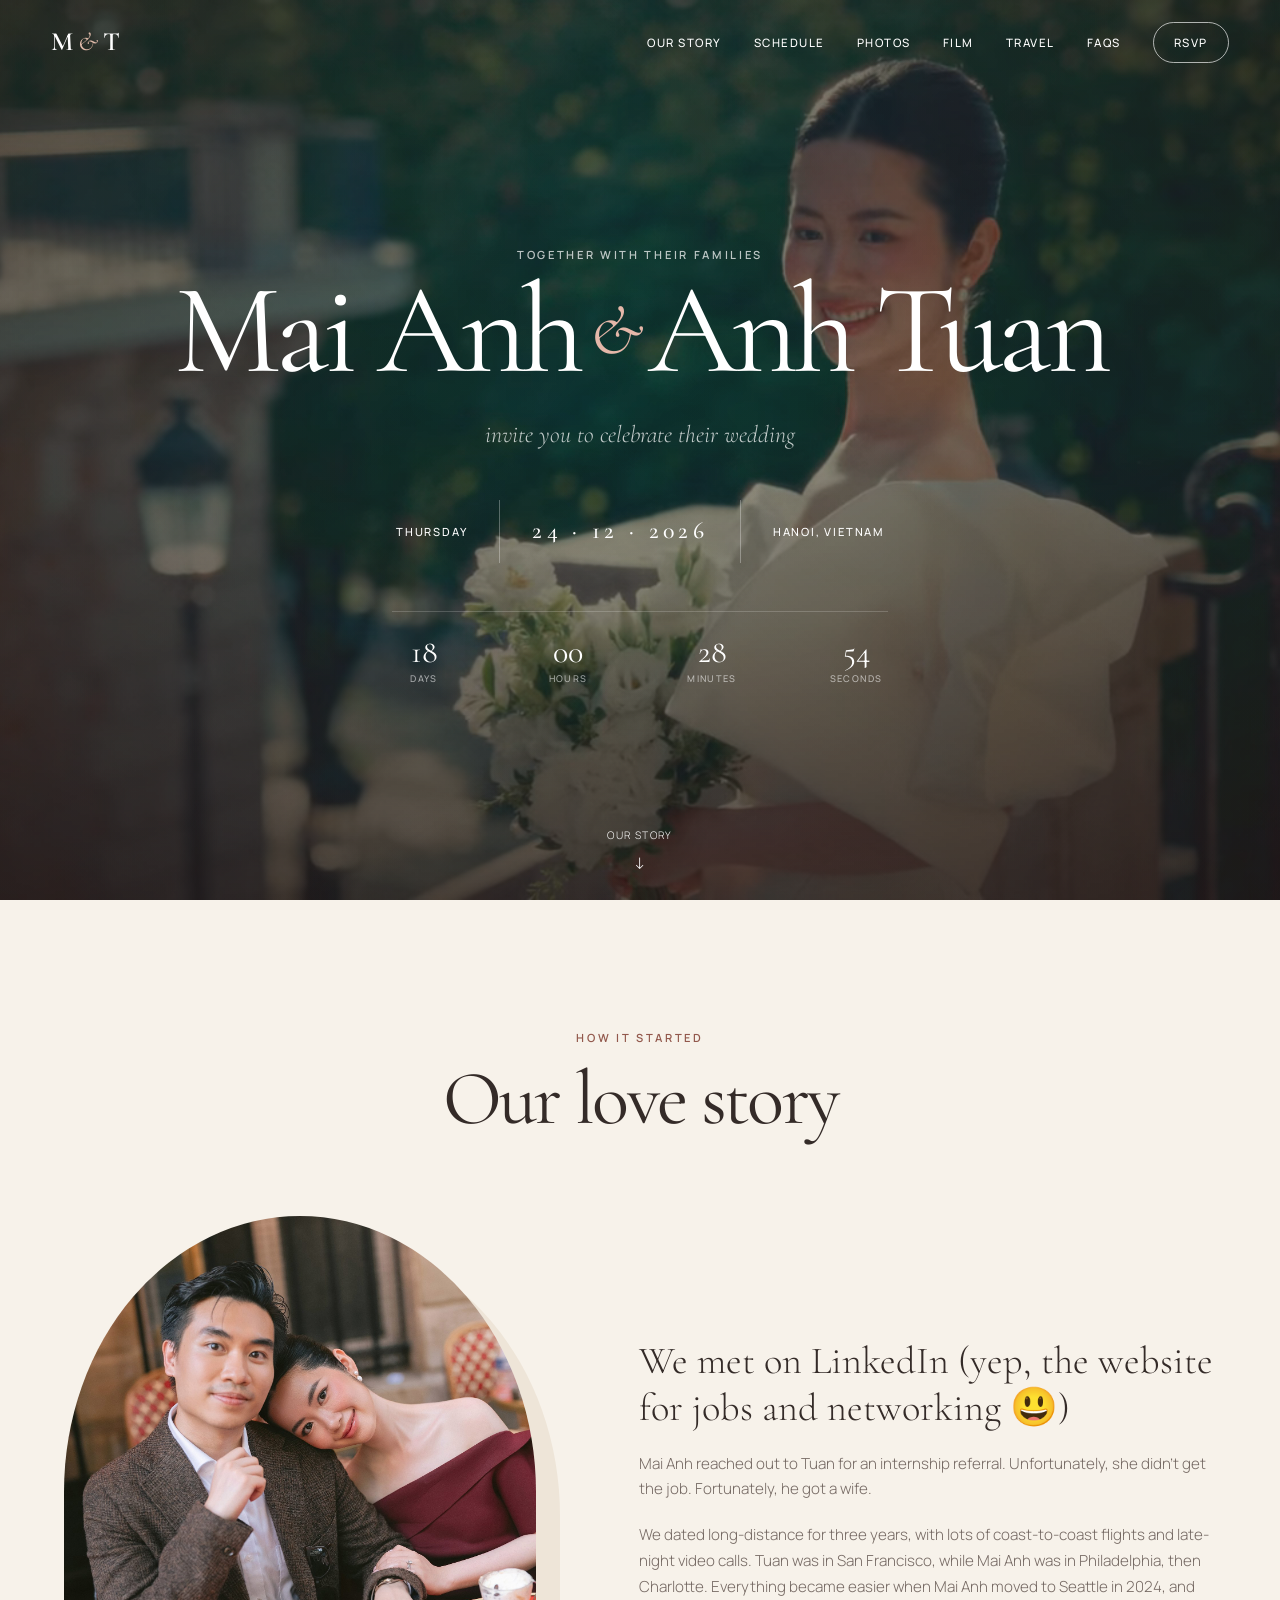
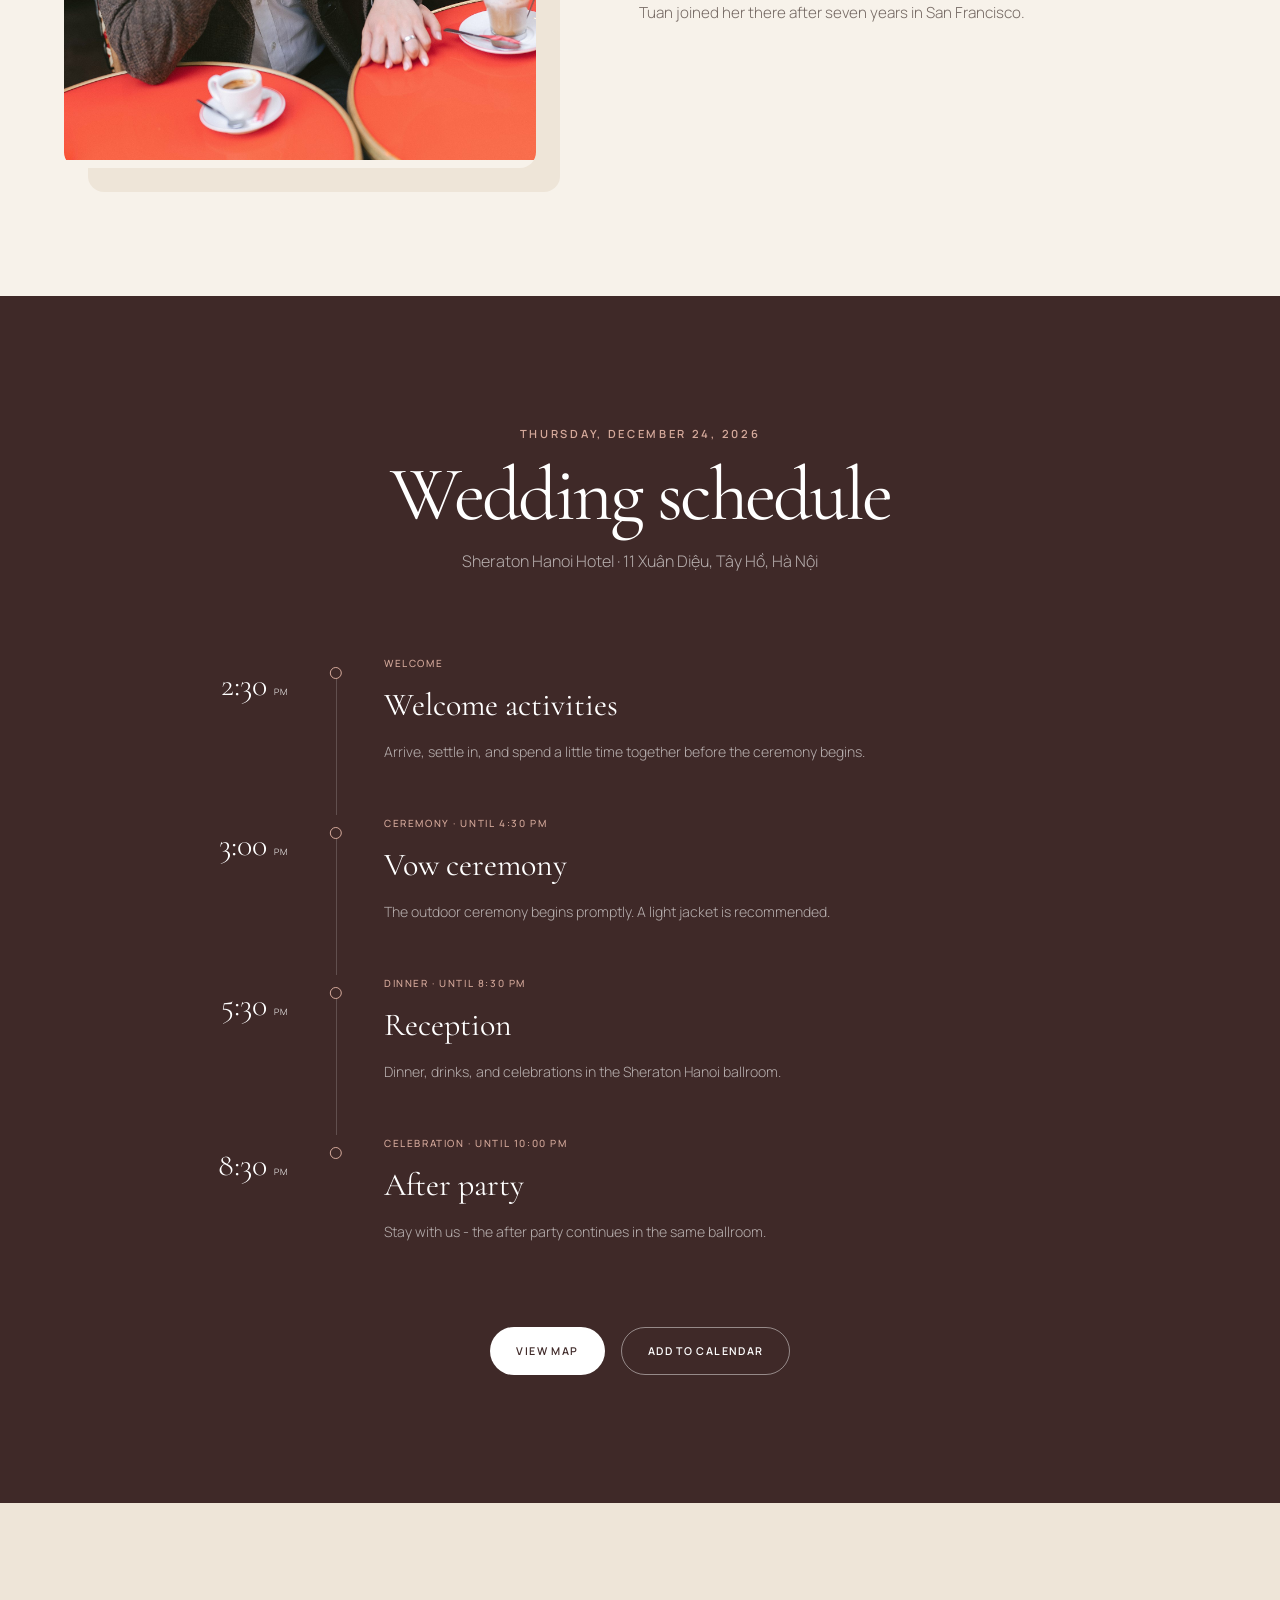
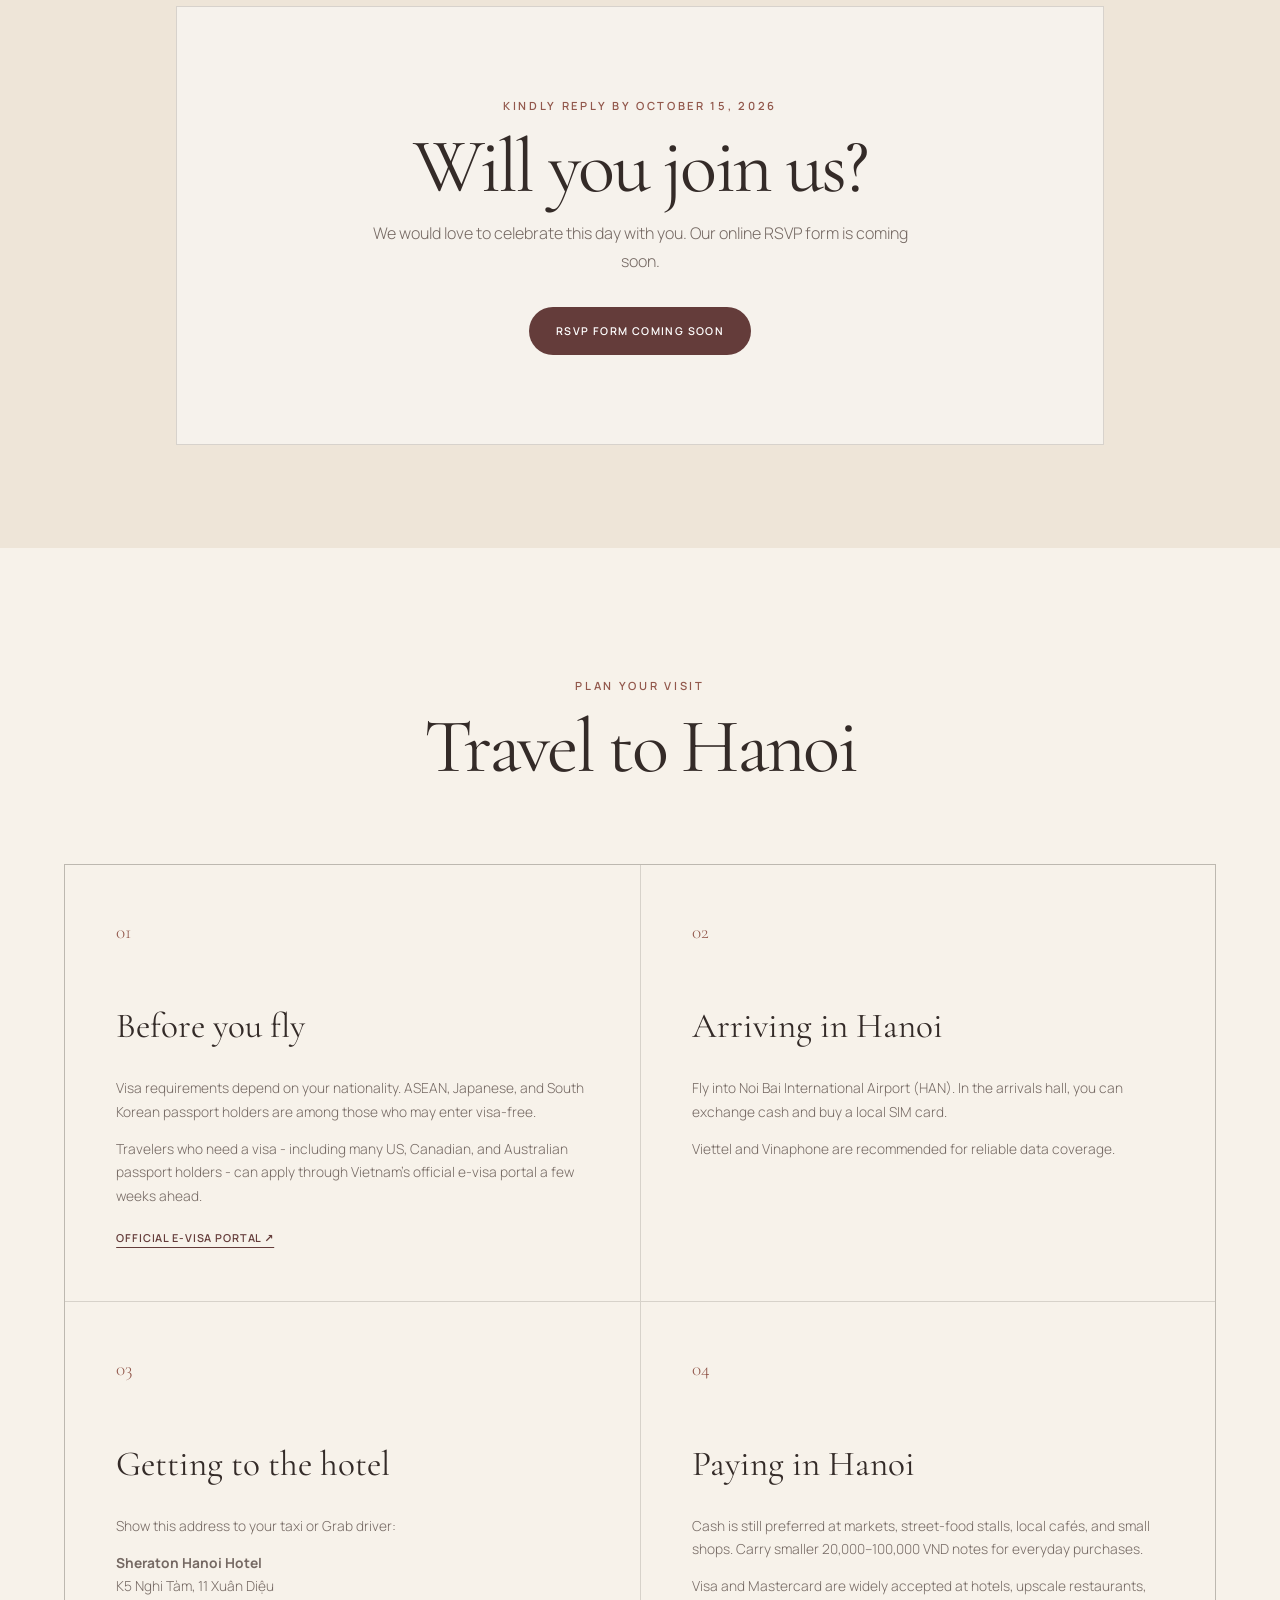
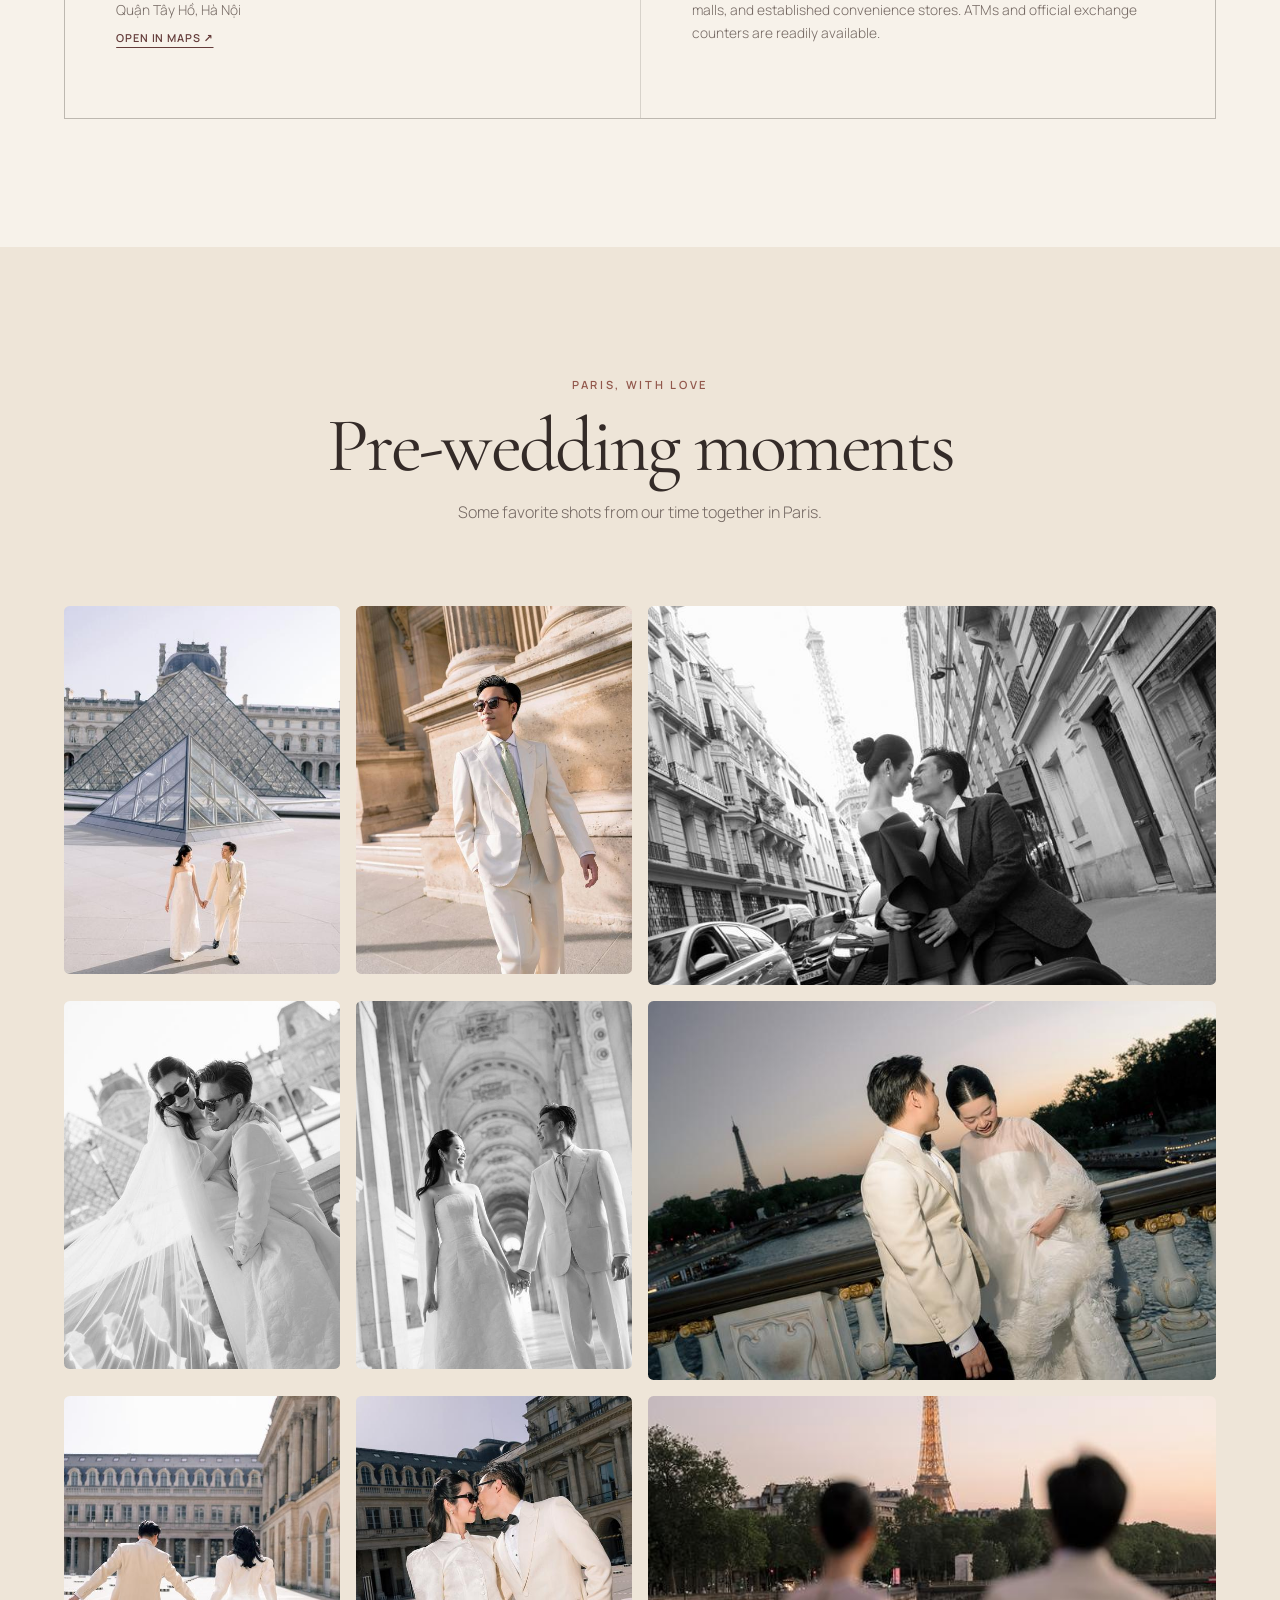
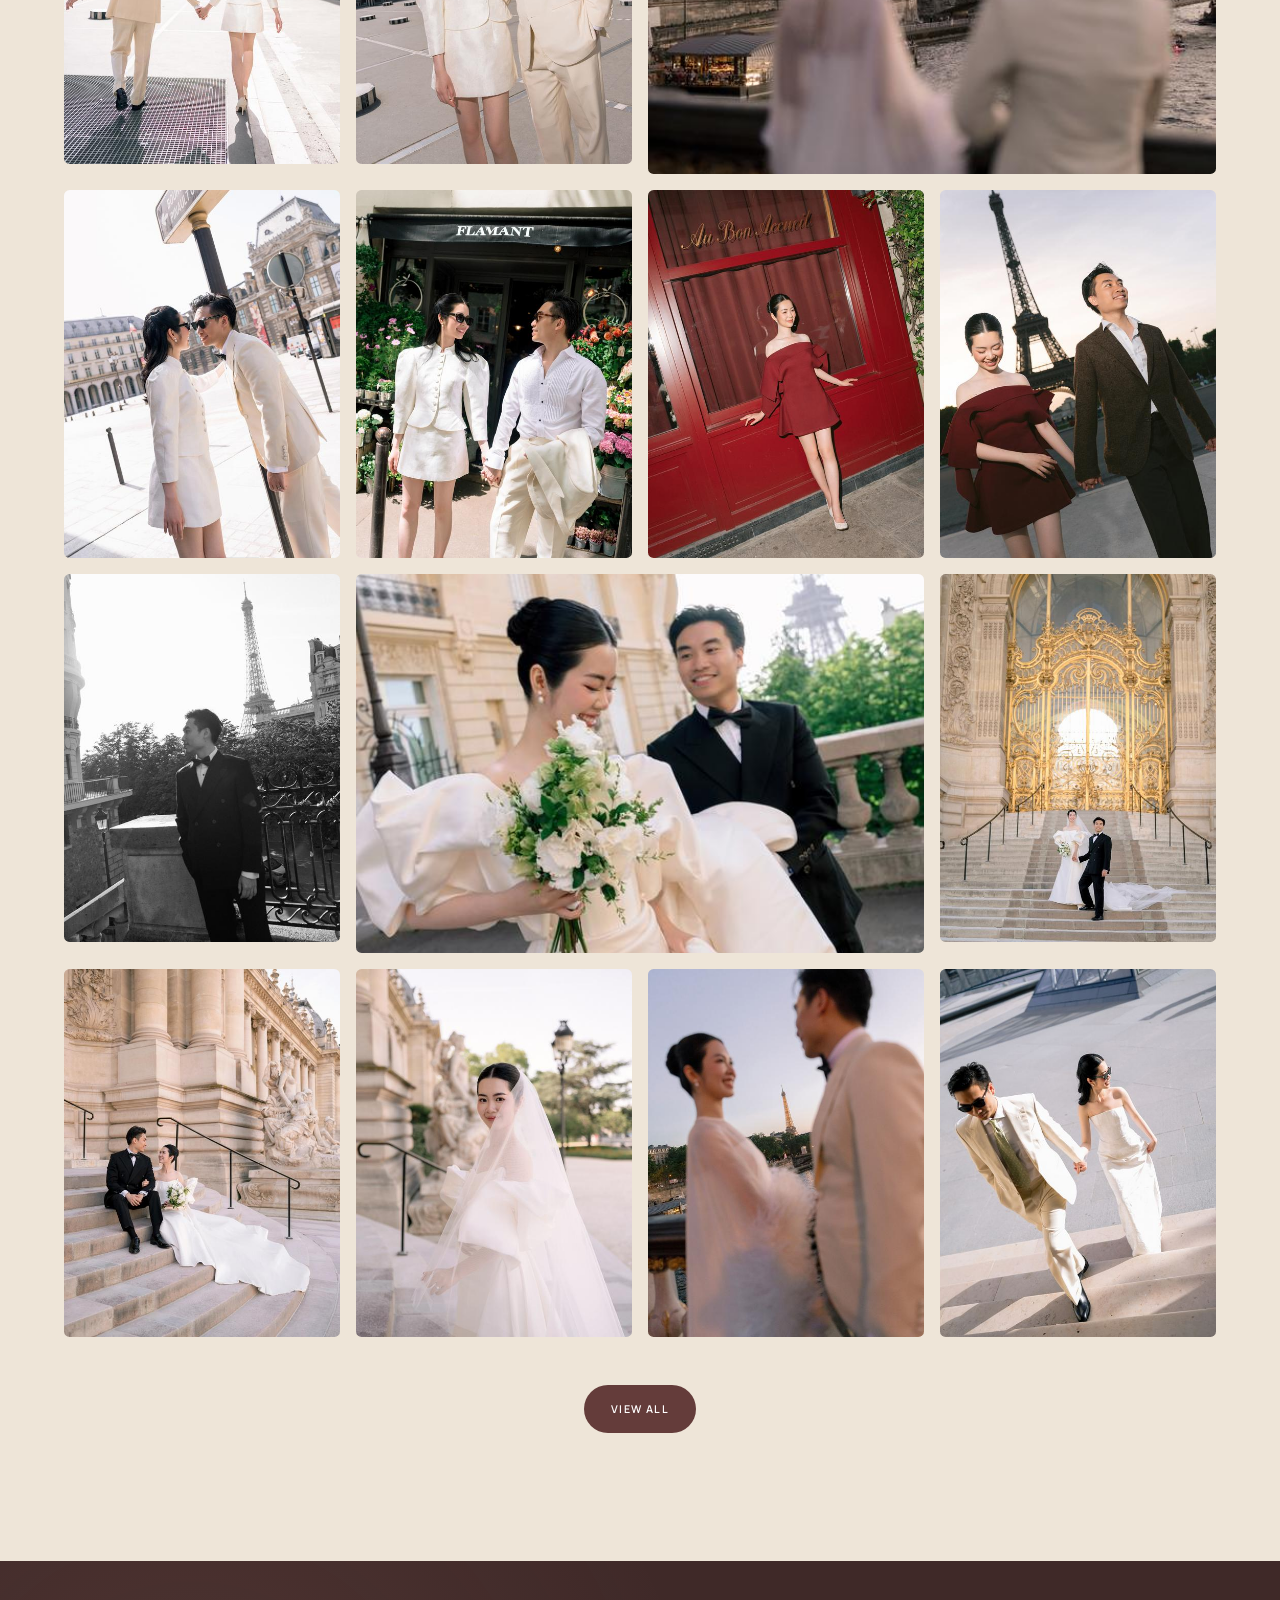
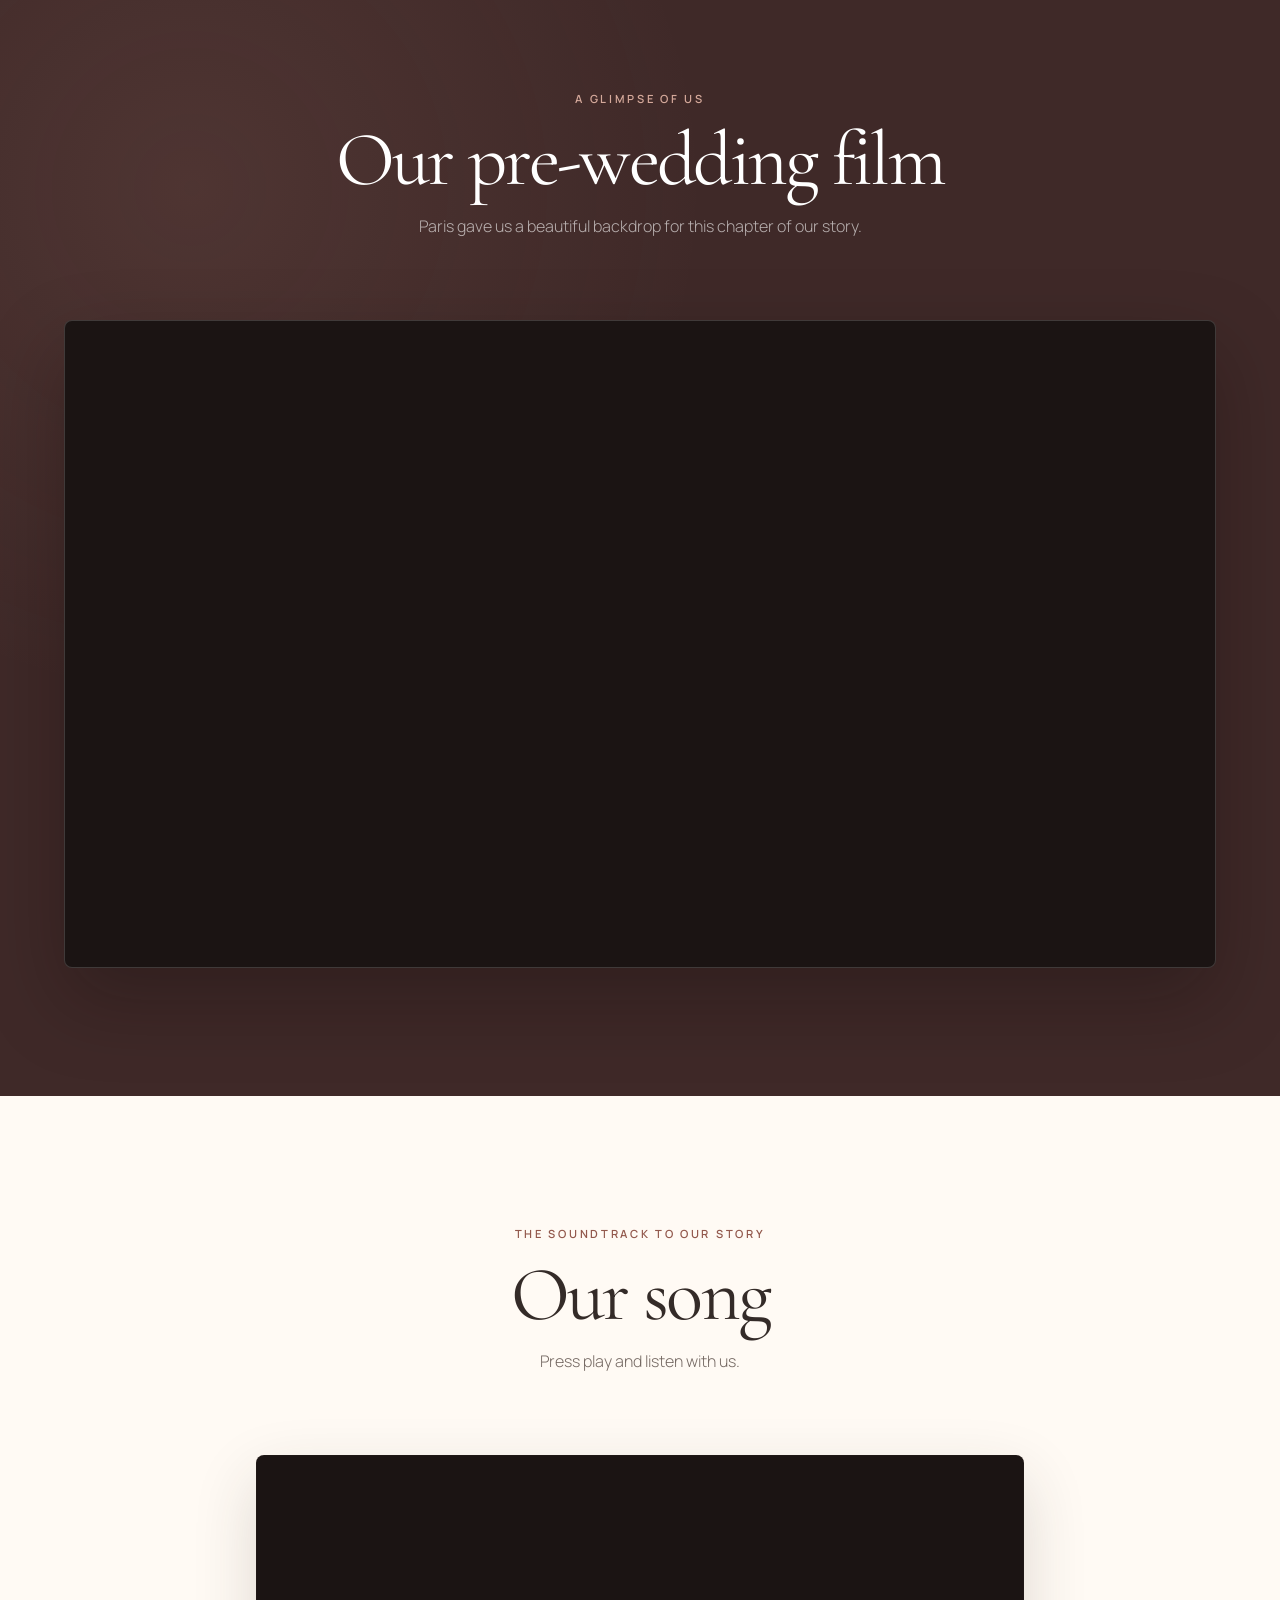
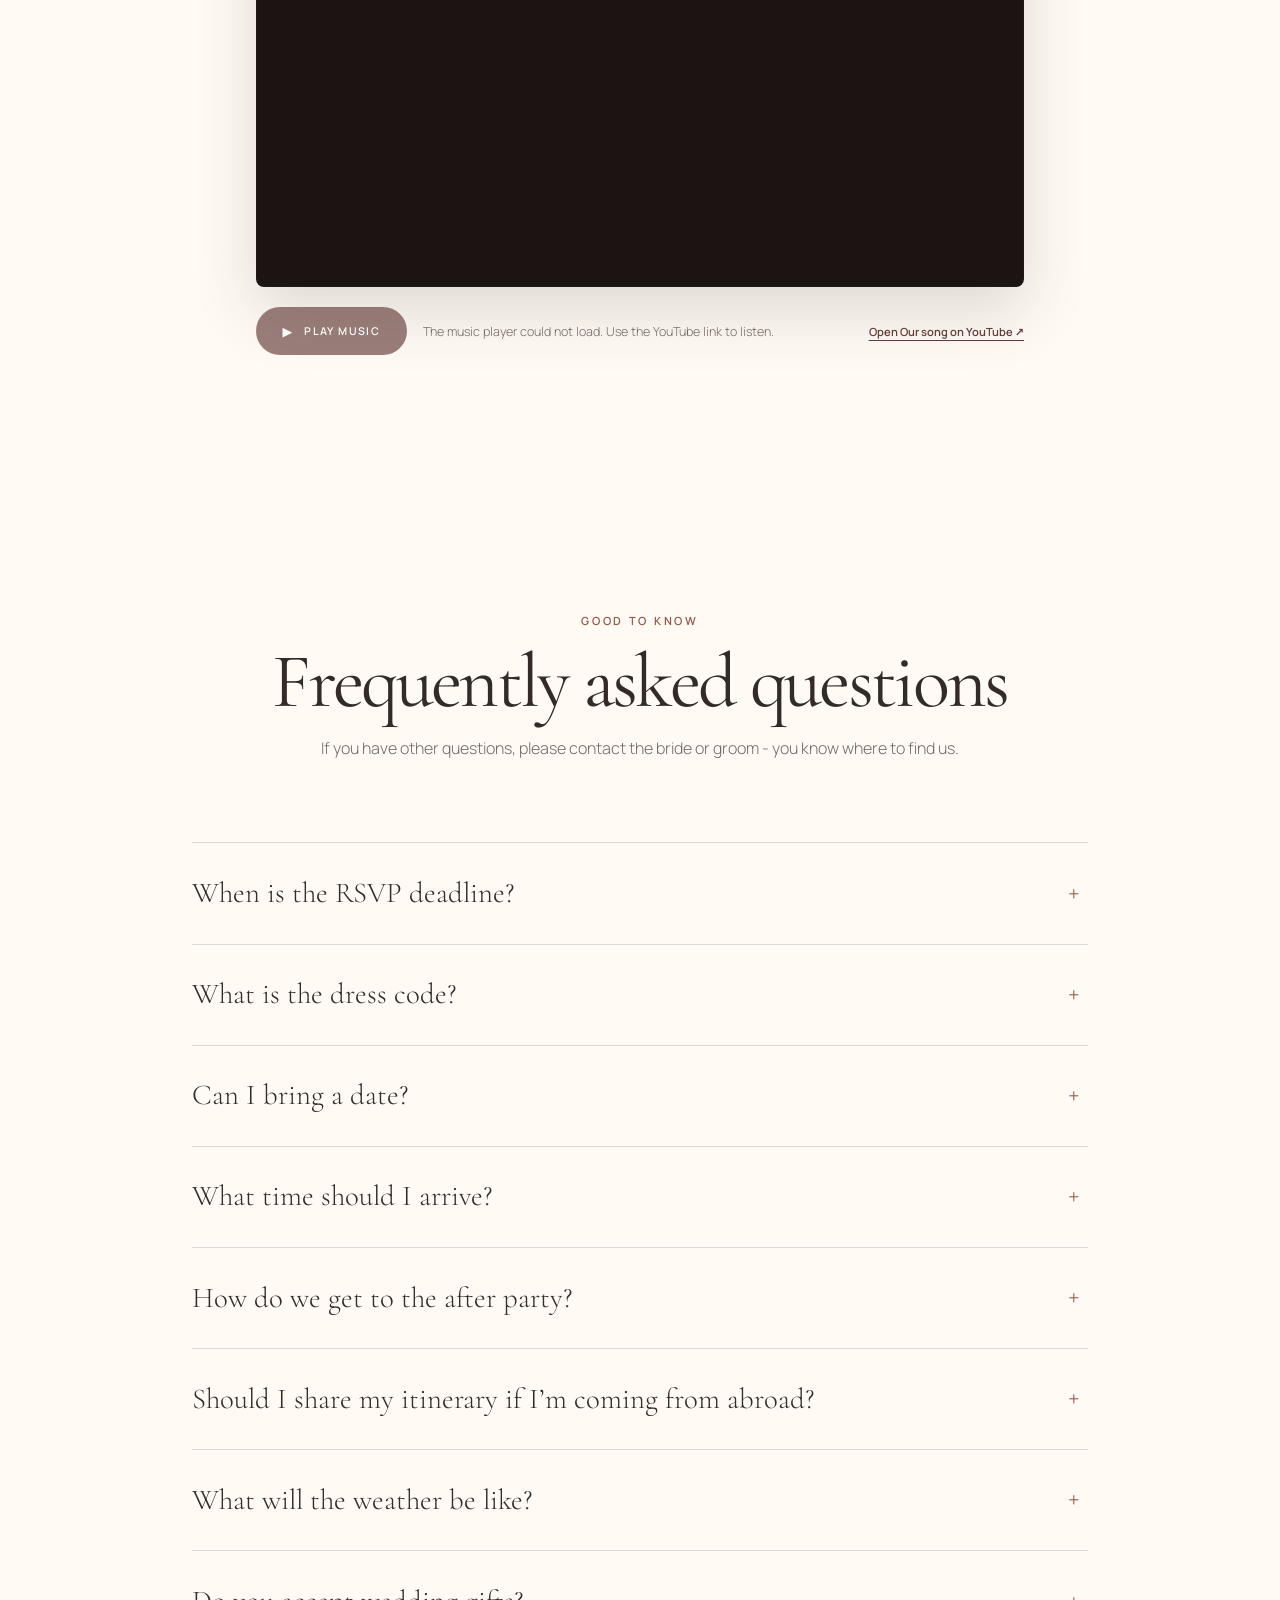
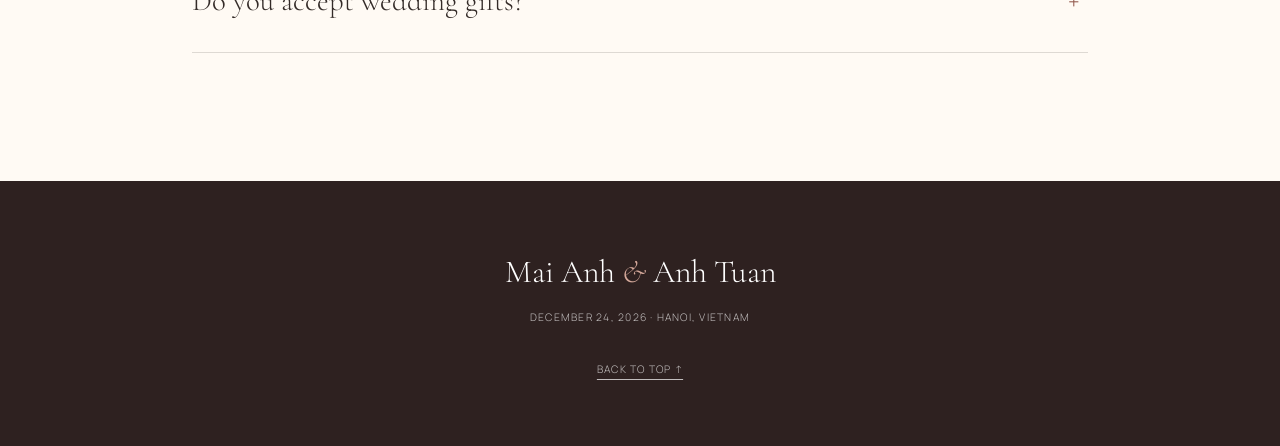
==== index.html @ 866ff4ad "Revert "Add uncropped mobile hero media" Restore the original shared full-bleed hero treatment on de" ====
<!doctype html>
<html lang="en">
<head>
  <meta charset="utf-8">
  <meta name="viewport" content="width=device-width, initial-scale=1">
  <meta name="theme-color" content="#4b2f2b">
  <title>Mai Anh &amp; Anh Tuan - December 24, 2026</title>
  <meta name="description" content="Join Mai Anh and Anh Tuan for their wedding in Hanoi on December 24, 2026.">
  <meta property="og:type" content="website">
  <meta property="og:title" content="Mai Anh & Anh Tuan's Wedding">
  <meta property="og:description" content="December 24, 2026 · Hanoi, Vietnam">
  <meta property="og:image" content="assets/photos/prewedding/full/PreWeddingA%26T-139.jpg">
  <link rel="preconnect" href="https://fonts.googleapis.com">
  <link rel="preconnect" href="https://fonts.gstatic.com" crossorigin>
  <link href="https://fonts.googleapis.com/css2?family=Cormorant+Garamond:ital,wght@0,400;0,500;0,600;1,400&family=Manrope:wght@300;400;500;600&display=swap" rel="stylesheet">
  <link rel="stylesheet" href="styles.css">
  <script src="script.js" defer></script>
</head>
<body>
  <a class="skip-link" href="#main-content">Skip to main content</a>
  <header class="site-header" id="top">
    <a class="wordmark" href="#top" aria-label="Mai Anh and Anh Tuan, home">M<span aria-hidden="true">&amp;</span>T</a>
    <button class="menu-toggle" type="button" aria-expanded="false" aria-controls="site-nav">
      <span class="sr-only">Menu</span>
      <span></span><span></span>
    </button>
    <nav class="site-nav" id="site-nav" aria-label="Main navigation">
      <a href="#story">Our story</a>
      <a href="#schedule">Schedule</a>
      <a href="#gallery">Photos</a>
      <a href="#film">Film</a>
      <a href="#travel">Travel</a>
      <a href="#faq">FAQs</a>
      <a class="nav-rsvp" href="#rsvp">RSVP</a>
    </nav>
  </header>

  <main id="main-content">
    <section class="hero" aria-labelledby="hero-title">
      <picture class="hero-photo" aria-hidden="true">
        <img src="assets/video/hero-poster.jpg" alt="" fetchpriority="high">
      </picture>
      <video class="hero-video" autoplay muted loop playsinline preload="metadata" poster="assets/video/hero-poster.jpg" aria-hidden="true">
        <source src="assets/video/hero-loop.webm" type="video/webm">
        <source src="assets/video/hero-loop.mp4" type="video/mp4">
      </video>
      <div class="hero-shade" aria-hidden="true"></div>
      <div class="hero-content">
        <p class="eyebrow">Together with their families</p>
        <h1 id="hero-title"><span>Mai Anh</span><i>&amp;</i><span>Anh Tuan</span></h1>
        <p class="hero-invite">invite you to celebrate their wedding</p>
        <div class="hero-details">
          <p>Thursday</p>
          <p class="hero-date">24 · 12 · 2026</p>
          <p>Hanoi, Vietnam</p>
        </div>
        <div class="countdown" role="group" aria-label="Countdown to the wedding">
          <div><strong data-count="days">-</strong><span>Days</span></div>
          <div><strong data-count="hours">-</strong><span>Hours</span></div>
          <div><strong data-count="minutes">-</strong><span>Minutes</span></div>
          <div><strong data-count="seconds">-</strong><span>Seconds</span></div>
        </div>
      </div>
      <a class="scroll-cue" href="#story">Our story <span aria-hidden="true">↓</span></a>
    </section>

    <section class="story section" id="story">
      <div class="section-heading">
        <p class="eyebrow">How it started</p>
        <h2>Our love story</h2>
      </div>
      <div class="story-layout">
        <figure class="story-art">
          <img src="assets/photos/prewedding/full/PreWeddingA%26T-71.jpg" alt="Mai Anh and Anh Tuan sharing a quiet moment at a Paris café" loading="lazy" decoding="async">
        </figure>
        <div class="story-copy">
          <p class="lead">We met on LinkedIn (yep, the website for jobs and networking 😃)</p>
          <p>Mai Anh reached out to Tuan for an internship referral. Unfortunately, she didn’t get the job. Fortunately, he got a wife.</p>
          <p>We dated long-distance for three years, with lots of coast-to-coast flights and late-night video calls. Tuan was in San Francisco, while Mai Anh was in Philadelphia, then Charlotte. Everything became easier when Mai Anh moved to Seattle in 2024, and Tuan joined her there after seven years in San Francisco.</p>
        </div>
      </div>
    </section>

    <section class="schedule section dark-section" id="schedule">
      <div class="section-heading light">
        <p class="eyebrow">Thursday, December 24, 2026</p>
        <h2>Wedding schedule</h2>
        <p>Sheraton Hanoi Hotel · 11 Xuân Diệu, Tây Hồ, Hà Nội</p>
      </div>
      <div class="timeline">
        <article class="timeline-item">
          <div class="timeline-time">2:30 <small>PM</small></div>
          <div class="timeline-marker" aria-hidden="true"></div>
          <div>
            <p class="timeline-kicker">Welcome</p>
            <h3>Welcome activities</h3>
            <p>Arrive, settle in, and spend a little time together before the ceremony begins.</p>
          </div>
        </article>
        <article class="timeline-item">
          <div class="timeline-time">3:00 <small>PM</small></div>
          <div class="timeline-marker" aria-hidden="true"></div>
          <div>
            <p class="timeline-kicker">Ceremony · until 4:30 PM</p>
            <h3>Vow ceremony</h3>
            <p>The outdoor ceremony begins promptly. A light jacket is recommended.</p>
          </div>
        </article>
        <article class="timeline-item">
          <div class="timeline-time">5:30 <small>PM</small></div>
          <div class="timeline-marker" aria-hidden="true"></div>
          <div>
            <p class="timeline-kicker">Dinner · until 8:30 PM</p>
            <h3>Reception</h3>
            <p>Dinner, drinks, and celebrations in the Sheraton Hanoi ballroom.</p>
          </div>
        </article>
        <article class="timeline-item">
          <div class="timeline-time">8:30 <small>PM</small></div>
          <div class="timeline-marker" aria-hidden="true"></div>
          <div>
            <p class="timeline-kicker">Celebration · until 10:00 PM</p>
            <h3>After party</h3>
            <p>Stay with us - the after party continues in the same ballroom.</p>
          </div>
        </article>
      </div>
      <div class="schedule-actions">
        <a class="button button-light" href="https://maps.google.com/?q=Sheraton+Hanoi+Hotel+11+Xuan+Dieu+Hanoi" target="_blank" rel="noreferrer">View map</a>
        <button class="button button-outline" id="calendar-button" type="button">Add to calendar</button>
      </div>
    </section>

    <section class="rsvp section" id="rsvp">
      <div class="rsvp-card">
        <p class="eyebrow">Kindly reply by October 15, 2026</p>
        <h2>Will you join us?</h2>
        <p>We would love to celebrate this day with you. Our online RSVP form is coming soon.</p>
        <a class="button button-primary" href="#rsvp">RSVP form coming soon</a>
      </div>
    </section>

    <section class="travel section" id="travel">
      <div class="section-heading">
        <p class="eyebrow">Plan your visit</p>
        <h2>Travel to Hanoi</h2>
      </div>
      <div class="travel-grid">
        <article class="info-card">
          <span class="card-number">01</span>
          <h3>Before you fly</h3>
          <p>Visa requirements depend on your nationality. ASEAN, Japanese, and South Korean passport holders are among those who may enter visa-free.</p>
          <p>Travelers who need a visa - including many US, Canadian, and Australian passport holders - can apply through Vietnam’s official e-visa portal a few weeks ahead.</p>
          <a href="https://evisa.gov.vn/" target="_blank" rel="noreferrer">Official e-visa portal ↗</a>
        </article>
        <article class="info-card">
          <span class="card-number">02</span>
          <h3>Arriving in Hanoi</h3>
          <p>Fly into Noi Bai International Airport (HAN). In the arrivals hall, you can exchange cash and buy a local SIM card.</p>
          <p>Viettel and Vinaphone are recommended for reliable data coverage.</p>
        </article>
        <article class="info-card">
          <span class="card-number">03</span>
          <h3>Getting to the hotel</h3>
          <p>Show this address to your taxi or Grab driver:</p>
          <address lang="vi"><strong>Sheraton Hanoi Hotel</strong><br>K5 Nghi Tàm, 11 Xuân Diệu<br>Quận Tây Hồ, Hà Nội</address>
          <a href="https://maps.google.com/?q=Sheraton+Hanoi+Hotel+11+Xuan+Dieu+Hanoi" target="_blank" rel="noreferrer">Open in Maps ↗</a>
        </article>
        <article class="info-card">
          <span class="card-number">04</span>
          <h3>Paying in Hanoi</h3>
          <p>Cash is still preferred at markets, street-food stalls, local cafés, and small shops. Carry smaller 20,000–100,000 VND notes for everyday purchases.</p>
          <p>Visa and Mastercard are widely accepted at hotels, upscale restaurants, malls, and established convenience stores. ATMs and official exchange counters are readily available.</p>
        </article>
      </div>
    </section>

    <section class="gallery section" id="gallery">
      <div class="section-heading">
        <p class="eyebrow">Paris, with love</p>
        <h2>Pre-wedding moments</h2>
        <p>Some favorite shots from our time together in Paris.</p>
      </div>
      <div class="gallery-grid" id="gallery-grid" aria-live="polite"></div>
      <div class="gallery-actions">
        <button class="button button-primary" id="gallery-toggle" type="button" aria-expanded="false" aria-controls="gallery-grid">View all</button>
        <p class="sr-only" id="gallery-status" role="status" aria-live="polite"></p>
      </div>
    </section>

    <section class="film section dark-section" id="film">
      <div class="section-heading light">
        <p class="eyebrow">A glimpse of us</p>
        <h2>Our pre-wedding film</h2>
        <p>Paris gave us a beautiful backdrop for this chapter of our story.</p>
      </div>
      <div class="film-frame">
        <iframe
          id="film-player"
          src="https://www.youtube-nocookie.com/embed/zc-idmSZ0Js?enablejsapi=1&amp;playsinline=1"
          title="Mai Anh and Anh Tuan's pre-wedding film"
          loading="lazy"
          allow="accelerometer; autoplay; clipboard-write; encrypted-media; gyroscope; picture-in-picture; web-share"
          referrerpolicy="strict-origin-when-cross-origin"
          allowfullscreen></iframe>
      </div>
    </section>

    <section class="song section" id="song">
      <div class="section-heading">
        <p class="eyebrow">The soundtrack to our story</p>
        <h2>Our song</h2>
        <p>Press play and listen with us.</p>
      </div>
      <div class="song-layout">
        <div class="song-frame">
          <div id="song-player"></div>
        </div>
        <div class="song-controls">
          <button class="button button-primary song-toggle" id="song-toggle" type="button" aria-label="Play Our song" aria-describedby="song-status" aria-pressed="false" disabled>
            <span class="song-toggle-icon" aria-hidden="true">▶</span>
            <span data-song-label>Play music</span>
          </button>
          <p class="song-status" id="song-status" role="status" aria-live="polite">Loading music player…</p>
          <a class="song-link" href="https://www.youtube.com/watch?v=hiI_f9hsC7I" target="_blank" rel="noreferrer">Open Our song on YouTube ↗</a>
        </div>
      </div>
    </section>

    <section class="faq section" id="faq">
      <div class="section-heading">
        <p class="eyebrow">Good to know</p>
        <h2>Frequently asked questions</h2>
        <p>If you have other questions, please contact the bride or groom - you know where to find us.</p>
      </div>
      <div class="accordion">
        <details>
          <summary>When is the RSVP deadline?</summary>
          <p>Please kindly RSVP by October 15, 2026.</p>
        </details>
        <details>
          <summary>What is the dress code?</summary>
          <p>Our dress code is semi-formal. Tuxes and gowns are welcome, and so are suits and cocktail dresses.</p>
        </details>
        <details>
          <summary>Can I bring a date?</summary>
          <p>Please check your invitation to see if a plus-one is included.</p>
        </details>
        <details>
          <summary>What time should I arrive?</summary>
          <p>Join us at 2:30 PM for welcome activities. The vow ceremony begins at 3:00 PM.</p>
        </details>
        <details>
          <summary>How do we get to the after party?</summary>
          <p>No travel is needed - the after party is in the same ballroom as dinner.</p>
        </details>
        <details>
          <summary>Should I share my itinerary if I’m coming from abroad?</summary>
          <p>Yes, please. It will help us plan a potential pre- or post-wedding gathering with you.</p>
        </details>
        <details>
          <summary>What will the weather be like?</summary>
          <p>Late December in Hanoi is usually cool, around 18–23°C (64–73°F). The vow ceremony will be outside, so please bring a light jacket.</p>
        </details>
        <details>
          <summary>Do you accept wedding gifts?</summary>
          <p>Gifts are welcome but not required. Your presence is also our gift ♥</p>
        </details>
      </div>
    </section>
  </main>

  <dialog class="lightbox" id="lightbox" aria-label="Photo viewer">
    <button class="lightbox-close" type="button" aria-label="Close photo viewer">×</button>
    <button class="lightbox-nav lightbox-prev" type="button" aria-label="Previous photo">‹</button>
    <figure>
      <img src="[data-uri]" width="1" height="1" alt="">
      <figcaption></figcaption>
    </figure>
    <button class="lightbox-nav lightbox-next" type="button" aria-label="Next photo">›</button>
  </dialog>

  <footer>
    <p class="footer-names">Mai Anh <i>&amp;</i> Anh Tuan</p>
    <p>December 24, 2026 · Hanoi, Vietnam</p>
    <a href="#top">Back to top ↑</a>
  </footer>
</body>
</html>
---- styles.css ----
:root {
  --paper: #f7f2ea;
  --paper-deep: #eee5d8;
  --ink: #342b28;
  --muted: #756963;
  --wine: #643c3a;
  --wine-dark: #3f2928;
  --rose: #92584c;
  --gold: #b6955c;
  --line: rgba(52, 43, 40, 0.16);
  --serif: "Cormorant Garamond", Georgia, serif;
  --sans: "Manrope", system-ui, sans-serif;
}

* {
  box-sizing: border-box;
}

html {
  scroll-behavior: smooth;
}

body {
  margin: 0;
  color: var(--ink);
  background: var(--paper);
  font-family: var(--sans);
  font-weight: 300;
  line-height: 1.7;
}

body::before {
  position: fixed;
  inset: 0;
  z-index: -1;
  background-image:
    radial-gradient(circle at 12% 8%, rgba(189, 137, 124, 0.12), transparent 24rem),
    radial-gradient(circle at 91% 62%, rgba(182, 149, 92, 0.1), transparent 28rem);
  content: "";
  pointer-events: none;
}

a {
  color: inherit;
}

.skip-link {
  position: fixed;
  top: 0.75rem;
  left: 0.75rem;
  z-index: 100;
  padding: 0.65rem 1rem;
  color: #fff;
  background: var(--wine-dark);
  transform: translateY(-150%);
  transition: transform 150ms ease;
}

.skip-link:focus {
  transform: translateY(0);
}

main [id] {
  scroll-margin-top: 5rem;
}

button,
a {
  -webkit-tap-highlight-color: transparent;
}

.sr-only {
  position: absolute;
  width: 1px;
  height: 1px;
  padding: 0;
  margin: -1px;
  overflow: hidden;
  clip: rect(0, 0, 0, 0);
  white-space: nowrap;
  border: 0;
}

.site-header {
  position: fixed;
  top: 0;
  left: 0;
  z-index: 20;
  display: flex;
  width: 100%;
  align-items: center;
  justify-content: space-between;
  padding: 1.25rem clamp(1.25rem, 4vw, 4rem);
  color: #fff;
  transition: background 250ms ease, padding 250ms ease, box-shadow 250ms ease;
}

.site-header.scrolled {
  padding-block: 0.85rem;
  background: rgba(63, 41, 40, 0.95);
  box-shadow: 0 8px 28px rgba(35, 20, 18, 0.16);
  backdrop-filter: blur(12px);
}

.wordmark {
  position: relative;
  z-index: 2;
  font-family: var(--serif);
  font-size: 1.65rem;
  font-weight: 600;
  letter-spacing: 0.04em;
  text-decoration: none;
}

.wordmark span {
  margin: 0 0.15em;
  color: #dfb9a8;
  font-style: italic;
  font-weight: 400;
}

.site-nav {
  display: flex;
  align-items: center;
  gap: clamp(1rem, 2.5vw, 2.25rem);
}

.site-nav a {
  position: relative;
  font-size: 0.72rem;
  font-weight: 500;
  letter-spacing: 0.13em;
  text-decoration: none;
  text-transform: uppercase;
}

.site-nav a:not(.nav-rsvp)::after {
  position: absolute;
  right: 0;
  bottom: -0.35rem;
  left: 0;
  height: 1px;
  background: currentColor;
  content: "";
  transform: scaleX(0);
  transition: transform 180ms ease;
}

.site-nav a:hover::after,
.site-nav a:focus-visible::after {
  transform: scaleX(1);
}

.nav-rsvp {
  padding: 0.62rem 1.25rem;
  border: 1px solid rgba(255, 255, 255, 0.65);
  border-radius: 999px;
}

.menu-toggle {
  display: none;
}

.hero {
  position: relative;
  display: grid;
  min-height: 100svh;
  place-items: center;
  overflow: hidden;
  padding: 7rem 1.5rem 5rem;
  color: #fff;
  text-align: center;
  background: var(--wine-dark);
}

.hero-photo,
.hero-photo img,
.hero-video,
.hero-shade {
  position: absolute;
  inset: 0;
  width: 100%;
  height: 100%;
}

.hero-photo img,
.hero-video {
  object-fit: cover;
  object-position: center 46%;
}

.hero-shade {
  z-index: 1;
  background:
    linear-gradient(90deg, rgba(34, 20, 19, 0.52), rgba(34, 20, 19, 0.22) 48%, rgba(34, 20, 19, 0.52)),
    linear-gradient(0deg, rgba(34, 20, 19, 0.65), rgba(34, 20, 19, 0.12) 55%, rgba(34, 20, 19, 0.38));
}

.hero-content {
  position: relative;
  z-index: 3;
  width: min(100%, 68rem);
}

.eyebrow {
  margin: 0 0 1rem;
  color: var(--rose);
  font-size: 0.7rem;
  font-weight: 600;
  letter-spacing: 0.24em;
  text-transform: uppercase;
}

.hero .eyebrow {
  color: rgba(255, 255, 255, 0.72);
}

.hero h1 {
  display: flex;
  align-items: center;
  justify-content: center;
  margin: 0;
  font-family: var(--serif);
  font-size: clamp(4rem, 10vw, 9rem);
  font-weight: 400;
  letter-spacing: -0.045em;
  line-height: 0.8;
}

.hero h1 span {
  display: block;
  flex-shrink: 0;
  white-space: nowrap;
}

.hero h1 i {
  margin: 0 0.15em;
  color: #e5b7a9;
  font-size: 0.55em;
  font-weight: 400;
}

.hero-invite {
  margin: 2rem 0 2.75rem;
  color: rgba(255, 255, 255, 0.75);
  font-family: var(--serif);
  font-size: clamp(1.15rem, 2vw, 1.5rem);
  font-style: italic;
}

.hero-details {
  display: flex;
  align-items: center;
  justify-content: center;
  gap: 2rem;
  font-size: 0.7rem;
  font-weight: 500;
  letter-spacing: 0.16em;
  text-transform: uppercase;
}

.hero-details p {
  margin: 0;
}

.hero-date {
  padding: 0.7rem 2rem;
  border-right: 1px solid rgba(255, 255, 255, 0.3);
  border-left: 1px solid rgba(255, 255, 255, 0.3);
  font-family: var(--serif);
  font-size: clamp(1.15rem, 2vw, 1.5rem);
  letter-spacing: 0.18em;
}

.countdown {
  display: flex;
  width: min(100%, 31rem);
  justify-content: space-between;
  margin: 3rem auto 0;
  padding-top: 1.5rem;
  border-top: 1px solid rgba(255, 255, 255, 0.18);
}

.countdown div {
  display: grid;
  min-width: 4rem;
  gap: 0.2rem;
}

.countdown strong {
  font-family: var(--serif);
  font-size: 2rem;
  font-weight: 400;
  line-height: 1;
}

.countdown span {
  color: rgba(255, 255, 255, 0.58);
  font-size: 0.58rem;
  font-weight: 500;
  letter-spacing: 0.15em;
  text-transform: uppercase;
}

.scroll-cue {
  position: absolute;
  bottom: 1.5rem;
  left: 50%;
  z-index: 3;
  font-size: 0.65rem;
  letter-spacing: 0.13em;
  text-decoration: none;
  text-transform: uppercase;
  transform: translateX(-50%);
}

.scroll-cue span {
  display: block;
  margin-top: 0.25rem;
  font-size: 1rem;
}

.section {
  padding: clamp(5rem, 10vw, 9rem) clamp(1.25rem, 5vw, 5rem);
}

.section-heading {
  width: min(100%, 48rem);
  margin: 0 auto clamp(3rem, 7vw, 5rem);
  text-align: center;
}

.section-heading h2,
.rsvp-card h2 {
  margin: 0 0 1rem;
  font-family: var(--serif);
  font-size: clamp(3rem, 6vw, 5.5rem);
  font-weight: 400;
  letter-spacing: -0.035em;
  line-height: 0.95;
}

.section-heading > p:last-child {
  margin-right: auto;
  margin-left: auto;
  color: var(--muted);
}

.story-layout {
  display: grid;
  width: min(100%, 72rem);
  margin: 0 auto;
  grid-template-columns: 0.9fr 1.1fr;
  gap: clamp(3rem, 8vw, 8rem);
  align-items: center;
}

.story-art {
  display: block;
  min-height: 31rem;
  margin: 0;
  overflow: hidden;
  border-radius: 50% 50% 1rem 1rem;
  box-shadow: 1.5rem 1.5rem 0 var(--paper-deep);
}

.story-art img {
  width: 100%;
  height: 34rem;
  object-fit: cover;
  object-position: center 42%;
}

.story-copy {
  color: var(--muted);
  font-size: 0.95rem;
}

.story-copy p {
  margin: 0 0 1.25rem;
}

.story-copy .lead {
  color: var(--ink);
  font-family: var(--serif);
  font-size: clamp(1.8rem, 3vw, 2.5rem);
  line-height: 1.2;
}

.dark-section {
  color: #fff;
  background: var(--wine-dark);
}

.section-heading.light .eyebrow {
  color: #d5a99b;
}

.section-heading.light > p:last-child {
  color: rgba(255, 255, 255, 0.62);
}

.timeline {
  width: min(100%, 62rem);
  margin: 0 auto;
}

.timeline-item {
  display: grid;
  min-height: 10rem;
  grid-template-columns: 9rem 2rem 1fr;
  gap: 2rem;
}

.timeline-time {
  padding-top: 0.15rem;
  font-family: var(--serif);
  font-size: 2rem;
  text-align: right;
}

.timeline-time small {
  font-family: var(--sans);
  font-size: 0.55rem;
  letter-spacing: 0.12em;
}

.timeline-marker {
  position: relative;
}

.timeline-marker::before {
  position: absolute;
  top: 0.7rem;
  left: 50%;
  width: 0.65rem;
  height: 0.65rem;
  border: 1px solid #d5a99b;
  border-radius: 50%;
  content: "";
  transform: translateX(-50%);
}

.timeline-marker::after {
  position: absolute;
  top: 1.5rem;
  bottom: 0;
  left: 50%;
  width: 1px;
  background: rgba(255, 255, 255, 0.18);
  content: "";
}

.timeline-item:last-child .timeline-marker::after {
  display: none;
}

.timeline-kicker {
  margin: 0 0 0.35rem;
  color: #d5a99b;
  font-size: 0.62rem;
  font-weight: 500;
  letter-spacing: 0.16em;
  text-transform: uppercase;
}

.timeline-item h3 {
  margin: 0 0 0.5rem;
  font-family: var(--serif);
  font-size: 2rem;
  font-weight: 400;
}

.timeline-item div:last-child > p:last-child {
  max-width: 32rem;
  margin: 0;
  color: rgba(255, 255, 255, 0.62);
  font-size: 0.88rem;
}

.schedule-actions {
  display: flex;
  justify-content: center;
  gap: 1rem;
  margin-top: 2rem;
}

.button {
  display: inline-flex;
  min-height: 3rem;
  align-items: center;
  justify-content: center;
  padding: 0.75rem 1.6rem;
  border: 1px solid transparent;
  border-radius: 999px;
  font-family: var(--sans);
  font-size: 0.67rem;
  font-weight: 600;
  letter-spacing: 0.13em;
  cursor: pointer;
  text-decoration: none;
  text-transform: uppercase;
  transition: transform 180ms ease, background 180ms ease;
}

.button:hover,
.button:focus-visible {
  transform: translateY(-2px);
}

.button:disabled {
  cursor: wait;
  opacity: 0.65;
  transform: none;
}

.button-light {
  color: var(--wine-dark);
  background: #fff;
}

.button-outline {
  border-color: rgba(255, 255, 255, 0.45);
  color: #fff;
  background: transparent;
}

.button-primary {
  color: #fff;
  background: var(--wine);
}

.rsvp {
  padding-top: clamp(4rem, 8vw, 7rem);
  padding-bottom: clamp(4rem, 8vw, 7rem);
  background: var(--paper-deep);
}

.rsvp-card {
  width: min(100%, 58rem);
  margin: 0 auto;
  padding: clamp(3rem, 7vw, 6rem);
  border: 1px solid var(--line);
  text-align: center;
  background: rgba(255, 255, 255, 0.52);
}

.rsvp-card p:not(.eyebrow) {
  max-width: 35rem;
  margin: 0 auto 2rem;
  color: var(--muted);
}

.travel-grid {
  display: grid;
  width: min(100%, 72rem);
  margin: 0 auto;
  grid-template-columns: repeat(2, 1fr);
  gap: 1px;
  overflow: hidden;
  border: 1px solid var(--line);
  background: var(--line);
}

.info-card {
  min-height: 26rem;
  padding: clamp(2rem, 4vw, 3.5rem);
  background: var(--paper);
}

.card-number {
  display: block;
  margin-bottom: 3rem;
  color: var(--rose);
  font-family: var(--serif);
  font-size: 1.2rem;
}

.info-card h3 {
  margin: 0 0 1.25rem;
  font-family: var(--serif);
  font-size: 2.2rem;
  font-weight: 400;
}

.info-card p,
.info-card address {
  color: var(--muted);
  font-size: 0.86rem;
  font-style: normal;
}

.info-card a {
  display: inline-block;
  margin-top: 0.5rem;
  color: var(--wine);
  font-size: 0.68rem;
  font-weight: 600;
  letter-spacing: 0.08em;
  text-transform: uppercase;
  text-underline-offset: 0.3rem;
}

.gallery {
  overflow: hidden;
  background: var(--paper-deep);
}

.gallery-grid {
  display: grid;
  width: min(100%, 84rem);
  margin: 0 auto;
  grid-template-columns: repeat(4, minmax(0, 1fr));
  gap: clamp(0.5rem, 1.3vw, 1rem);
}

.gallery-item {
  position: relative;
  display: block;
  min-width: 0;
  padding: 0;
  overflow: hidden;
  border: 0;
  border-radius: 0.35rem;
  aspect-ratio: 3 / 4;
  cursor: zoom-in;
  background: #d9cec1;
}

.gallery-item[hidden] {
  display: none;
}

.gallery-item.landscape {
  grid-column: span 2;
  aspect-ratio: 3 / 2;
}

.gallery-item img {
  display: block;
  width: 100%;
  height: 100%;
  object-fit: cover;
  transition: transform 500ms cubic-bezier(0.2, 0.7, 0.2, 1), filter 300ms ease;
}

.gallery-item::after {
  position: absolute;
  inset: 0;
  border: 1px solid rgba(255, 255, 255, 0.35);
  border-radius: inherit;
  content: "";
  opacity: 0;
  transform: scale(0.94);
  transition: opacity 220ms ease, transform 220ms ease;
}

.gallery-item:hover img,
.gallery-item:focus-visible img {
  filter: brightness(0.9);
  transform: scale(1.035);
}

.gallery-item:hover::after,
.gallery-item:focus-visible::after {
  opacity: 1;
  transform: scale(0.96);
}

.gallery-actions {
  display: flex;
  justify-content: center;
  margin-top: clamp(2rem, 4vw, 3rem);
}

.lightbox {
  width: min(94vw, 82rem);
  max-width: none;
  height: min(92svh, 58rem);
  max-height: none;
  padding: 0;
  overflow: hidden;
  border: 0;
  color: #fff;
  background: #1e1716;
}

.lightbox::backdrop {
  background: rgba(25, 17, 16, 0.88);
  backdrop-filter: blur(8px);
}

.lightbox figure {
  display: grid;
  width: 100%;
  height: 100%;
  padding: clamp(3.5rem, 6vw, 5rem) clamp(3.75rem, 7vw, 6rem) 0.75rem;
  margin: 0;
  grid-template-rows: minmax(0, 1fr) 2rem;
  place-items: stretch;
}

.lightbox figure img {
  display: block;
  width: 100%;
  height: 100%;
  min-width: 0;
  min-height: 0;
  object-fit: contain;
  object-position: center;
  touch-action: pan-y;
}

.lightbox figcaption {
  display: grid;
  align-items: end;
  justify-content: center;
  color: rgba(255, 255, 255, 0.68);
  font-size: 0.65rem;
  letter-spacing: 0.12em;
  text-transform: uppercase;
}

.lightbox-close,
.lightbox-nav {
  position: absolute;
  z-index: 2;
  display: grid;
  border: 1px solid rgba(255, 255, 255, 0.25);
  border-radius: 50%;
  place-items: center;
  color: #fff;
  cursor: pointer;
  background: rgba(30, 23, 22, 0.55);
  backdrop-filter: blur(6px);
}

.lightbox-close {
  top: 1rem;
  right: 1rem;
  width: 2.75rem;
  height: 2.75rem;
  font-size: 1.5rem;
}

.lightbox-nav {
  top: 50%;
  width: 3rem;
  height: 3rem;
  font-family: var(--serif);
  font-size: 2rem;
  transform: translateY(-50%);
}

.lightbox-prev {
  left: 1rem;
}

.lightbox-next {
  right: 1rem;
}

.song {
  background: #fffaf4;
}

.song-layout {
  width: min(100%, 48rem);
  margin: 0 auto;
}

.song-frame {
  min-height: 202px;
  overflow: hidden;
  border: 1px solid var(--line);
  border-radius: 0.5rem;
  aspect-ratio: 16 / 9;
  background: #1b1413;
  box-shadow: 0 1.5rem 4rem rgba(52, 43, 40, 0.16);
}

.song-frame iframe {
  display: block;
  width: 100%;
  height: 100%;
  border: 0;
}

.song-controls {
  display: flex;
  min-height: 3rem;
  align-items: center;
  gap: 1rem;
  margin-top: 1.25rem;
}

.song-toggle {
  flex-shrink: 0;
  gap: 0.65rem;
}

.song-toggle-icon {
  font-size: 0.8rem;
  line-height: 1;
}

.song-status {
  margin: 0;
  color: var(--muted);
  font-size: 0.78rem;
}

.song-link {
  margin-left: auto;
  color: var(--wine);
  font-size: 0.7rem;
  font-weight: 600;
  text-underline-offset: 0.25rem;
}

.film {
  background:
    radial-gradient(circle at 15% 20%, rgba(189, 137, 124, 0.12), transparent 32rem),
    var(--wine-dark);
}

.film-frame {
  width: min(100%, 72rem);
  margin: 0 auto;
  overflow: hidden;
  border: 1px solid rgba(255, 255, 255, 0.16);
  border-radius: 0.5rem;
  aspect-ratio: 16 / 9;
  background: #1b1413;
  box-shadow: 0 2rem 5rem rgba(15, 8, 7, 0.28);
}

.film-frame iframe {
  display: block;
  width: 100%;
  height: 100%;
  border: 0;
}

.faq {
  background: #fffaf4;
}

.accordion {
  width: min(100%, 56rem);
  margin: 0 auto;
  border-top: 1px solid var(--line);
}

.accordion details {
  border-bottom: 1px solid var(--line);
}

.accordion summary {
  position: relative;
  padding: 1.6rem 3rem 1.6rem 0;
  font-family: var(--serif);
  font-size: clamp(1.35rem, 2.5vw, 1.8rem);
  cursor: pointer;
  list-style: none;
}

.accordion summary::-webkit-details-marker {
  display: none;
}

.accordion summary::after {
  position: absolute;
  top: 50%;
  right: 0.5rem;
  color: var(--rose);
  content: "+";
  font-family: var(--sans);
  font-size: 1.25rem;
  font-weight: 300;
  transform: translateY(-50%);
}

.accordion details[open] summary::after {
  content: "−";
}

.accordion details p {
  max-width: 45rem;
  margin: -0.5rem 0 1.75rem;
  color: var(--muted);
  font-size: 0.9rem;
}

footer {
  padding: 4rem 1.5rem;
  color: rgba(255, 255, 255, 0.7);
  text-align: center;
  background: #2e2120;
}

.footer-names {
  margin: 0 0 0.4rem;
  color: #fff;
  font-family: var(--serif);
  font-size: 2rem;
}

.footer-names i {
  color: #d5a99b;
}

footer p:not(.footer-names),
footer a {
  font-size: 0.65rem;
  letter-spacing: 0.12em;
  text-transform: uppercase;
}

footer a {
  display: inline-block;
  margin-top: 1.5rem;
  text-underline-offset: 0.35rem;
}

@media (max-width: 800px) {
  .site-header {
    padding: 1rem 1.25rem;
  }

  .menu-toggle {
    position: relative;
    z-index: 2;
    display: grid;
    width: 2.75rem;
    height: 2.75rem;
    padding: 0.8rem;
    border: 0;
    place-content: center;
    gap: 0.4rem;
    color: inherit;
    background: transparent;
  }

  .menu-toggle span:not(.sr-only) {
    display: block;
    width: 1.4rem;
    height: 1px;
    background: currentColor;
    transition: transform 180ms ease;
  }

  .menu-toggle[aria-expanded="true"] span:nth-child(2) {
    transform: translateY(0.2rem) rotate(45deg);
  }

  .menu-toggle[aria-expanded="true"] span:nth-child(3) {
    transform: translateY(-0.2rem) rotate(-45deg);
  }

  .site-nav {
    position: fixed;
    inset: 0;
    display: flex;
    visibility: hidden;
    flex-direction: column;
    justify-content: center;
    gap: 1.75rem;
    opacity: 0;
    background: var(--wine-dark);
    transition: opacity 180ms ease, visibility 180ms ease;
  }

  .site-nav.open {
    visibility: visible;
    opacity: 1;
  }

  .site-nav a {
    font-family: var(--serif);
    font-size: 1.8rem;
    font-weight: 400;
    letter-spacing: 0;
    text-transform: none;
  }

  .nav-rsvp {
    font-family: var(--sans) !important;
    font-size: 0.75rem !important;
    letter-spacing: 0.13em !important;
    text-transform: uppercase !important;
  }

  .hero h1 {
    flex-direction: column;
    gap: 0.15em;
  }

  .hero-photo img,
  .hero-video {
    object-position: center 42%;
  }

  .hero h1 i {
    margin: 0;
  }

  .hero-details {
    gap: 0.8rem;
  }

  .hero-date {
    padding-inline: 0.8rem;
  }

  .story-layout {
    grid-template-columns: 1fr;
  }

  .story-art {
    min-height: 26rem;
  }

  .story-art img {
    height: 30rem;
  }

  .timeline-item {
    min-height: 11rem;
    grid-template-columns: 5.25rem 1rem 1fr;
    gap: 1rem;
  }

  .timeline-time {
    font-size: 1.5rem;
  }

  .travel-grid {
    grid-template-columns: 1fr;
  }

  .gallery-grid {
    grid-template-columns: repeat(2, minmax(0, 1fr));
  }
}

@media (max-width: 520px) {
  .gallery-item,
  .gallery-item.landscape {
    grid-column: auto;
    aspect-ratio: 3 / 4;
  }

  .hero-details {
    display: grid;
    gap: 0.6rem;
  }

  .hero-date {
    padding: 0.55rem 0;
    border-top: 1px solid rgba(255, 255, 255, 0.3);
    border-right: 0;
    border-bottom: 1px solid rgba(255, 255, 255, 0.3);
    border-left: 0;
  }

  .countdown strong {
    font-size: 1.65rem;
  }

  .countdown div {
    min-width: auto;
  }

  .schedule-actions {
    flex-direction: column;
  }

  .song-controls {
    align-items: stretch;
    flex-direction: column;
    text-align: center;
  }

  .song-toggle {
    width: 100%;
  }

  .song-link {
    margin-left: 0;
  }

  .lightbox {
    width: 100vw;
    height: 100svh;
  }

  .lightbox figure {
    padding: 3.75rem 0.5rem 4.5rem;
    grid-template-rows: minmax(0, 1fr) 1.5rem;
  }

  .lightbox-nav {
    top: auto;
    bottom: 1rem;
    transform: none;
  }

  .timeline-item {
    grid-template-columns: 4.5rem 0.75rem 1fr;
    gap: 0.8rem;
  }

  .timeline-time {
    font-size: 1.2rem;
  }

  .timeline-item h3 {
    font-size: 1.6rem;
  }
}

@media (prefers-reduced-motion: reduce) {
  html {
    scroll-behavior: auto;
  }

  *,
  *::before,
  *::after {
    scroll-behavior: auto !important;
    transition-duration: 0.01ms !important;
  }

  .hero-video {
    display: none;
  }
}
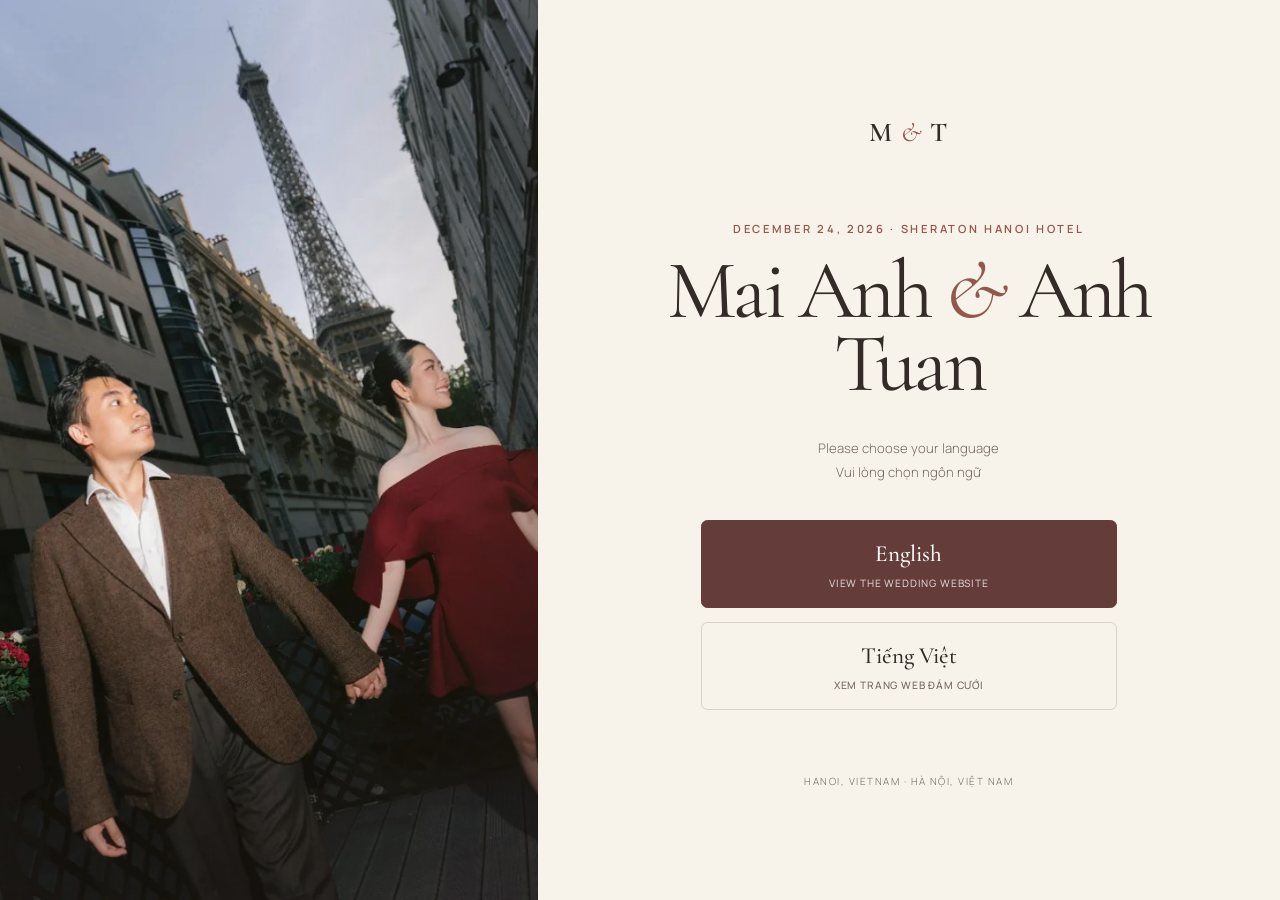
==== commit 5cada3e8: "Add bilingual wedding site experience Create a lightweight language selector and localized English/V" ====
--- a/index.html
+++ b/index.html
@@ -3,287 +3,68 @@
 <head>
   <meta charset="utf-8">
   <meta name="viewport" content="width=device-width, initial-scale=1">
-  <meta name="theme-color" content="#4b2f2b">
-  <title>Mai Anh &amp; Anh Tuan - December 24, 2026</title>
-  <meta name="description" content="Join Mai Anh and Anh Tuan for their wedding in Hanoi on December 24, 2026.">
+  <meta name="theme-color" content="#3f2928">
+  <link rel="icon" href="/assets/favicon.svg" type="image/svg+xml">
+  <title>Mai Anh &amp; Anh Tuan - Choose your language</title>
+  <meta name="description" content="Mai Anh and Anh Tuan's wedding in Hanoi on December 24, 2026. Choose English or Tiếng Việt.">
+  <link rel="canonical" href="https://tuan-and-mai-anh.github.io/">
+  <link rel="alternate" hreflang="x-default" href="https://tuan-and-mai-anh.github.io/">
+  <link rel="alternate" hreflang="en" href="https://tuan-and-mai-anh.github.io/en/">
+  <link rel="alternate" hreflang="vi" href="https://tuan-and-mai-anh.github.io/vn/">
   <meta property="og:type" content="website">
-  <meta property="og:title" content="Mai Anh & Anh Tuan's Wedding">
-  <meta property="og:description" content="December 24, 2026 · Hanoi, Vietnam">
-  <meta property="og:image" content="assets/photos/prewedding/full/PreWeddingA%26T-139.jpg">
+  <meta property="og:title" content="Mai Anh & Anh Tuan">
+  <meta property="og:description" content="December 24, 2026 · Sheraton Hanoi Hotel">
+  <meta property="og:url" content="https://tuan-and-mai-anh.github.io/">
+  <meta property="og:image" content="https://tuan-and-mai-anh.github.io/assets/landing/language-selector-680.jpg">
+  <meta property="og:image:width" content="680">
+  <meta property="og:image:height" content="1020">
+  <meta property="og:locale" content="en_US">
+  <meta property="og:locale:alternate" content="vi_VN">
   <link rel="preconnect" href="https://fonts.googleapis.com">
   <link rel="preconnect" href="https://fonts.gstatic.com" crossorigin>
   <link href="https://fonts.googleapis.com/css2?family=Cormorant+Garamond:ital,wght@0,400;0,500;0,600;1,400&family=Manrope:wght@300;400;500;600&display=swap" rel="stylesheet">
-  <link rel="stylesheet" href="styles.css">
-  <script src="script.js" defer></script>
+  <link rel="stylesheet" href="/styles.css">
 </head>
-<body>
-  <a class="skip-link" href="#main-content">Skip to main content</a>
-  <header class="site-header" id="top">
-    <a class="wordmark" href="#top" aria-label="Mai Anh and Anh Tuan, home">M<span aria-hidden="true">&amp;</span>T</a>
-    <button class="menu-toggle" type="button" aria-expanded="false" aria-controls="site-nav">
-      <span class="sr-only">Menu</span>
-      <span></span><span></span>
-    </button>
-    <nav class="site-nav" id="site-nav" aria-label="Main navigation">
-      <a href="#story">Our story</a>
-      <a href="#schedule">Schedule</a>
-      <a href="#gallery">Photos</a>
-      <a href="#film">Film</a>
-      <a href="#travel">Travel</a>
-      <a href="#faq">FAQs</a>
-      <a class="nav-rsvp" href="#rsvp">RSVP</a>
-    </nav>
-  </header>
-
-  <main id="main-content">
-    <section class="hero" aria-labelledby="hero-title">
-      <picture class="hero-photo" aria-hidden="true">
-        <img src="assets/video/hero-poster.jpg" alt="" fetchpriority="high">
+<body class="language-landing">
+  <main class="language-landing-main">
+    <div class="language-landing-visual">
+      <picture>
+        <source
+          type="image/webp"
+          srcset="/assets/landing/language-selector-480.webp 480w, /assets/landing/language-selector-680.webp 680w"
+          sizes="(max-width: 700px) 100vw, 50vw">
+        <img
+          src="/assets/landing/language-selector-680.jpg"
+          srcset="/assets/landing/language-selector-480.jpg 480w, /assets/landing/language-selector-680.jpg 680w"
+          sizes="(max-width: 700px) 100vw, 50vw"
+          width="680"
+          height="1020"
+          alt="Mai Anh &amp; Anh Tuan · Paris · Eiffel Tower"
+          fetchpriority="high"
+          decoding="async">
       </picture>
-      <video class="hero-video" autoplay muted loop playsinline preload="metadata" poster="assets/video/hero-poster.jpg" aria-hidden="true">
-        <source src="assets/video/hero-loop.webm" type="video/webm">
-        <source src="assets/video/hero-loop.mp4" type="video/mp4">
-      </video>
-      <div class="hero-shade" aria-hidden="true"></div>
-      <div class="hero-content">
-        <p class="eyebrow">Together with their families</p>
-        <h1 id="hero-title"><span>Mai Anh</span><i>&amp;</i><span>Anh Tuan</span></h1>
-        <p class="hero-invite">invite you to celebrate their wedding</p>
-        <div class="hero-details">
-          <p>Thursday</p>
-          <p class="hero-date">24 · 12 · 2026</p>
-          <p>Hanoi, Vietnam</p>
-        </div>
-        <div class="countdown" role="group" aria-label="Countdown to the wedding">
-          <div><strong data-count="days">-</strong><span>Days</span></div>
-          <div><strong data-count="hours">-</strong><span>Hours</span></div>
-          <div><strong data-count="minutes">-</strong><span>Minutes</span></div>
-          <div><strong data-count="seconds">-</strong><span>Seconds</span></div>
-        </div>
-      </div>
-      <a class="scroll-cue" href="#story">Our story <span aria-hidden="true">↓</span></a>
-    </section>
-
-    <section class="story section" id="story">
-      <div class="section-heading">
-        <p class="eyebrow">How it started</p>
-        <h2>Our love story</h2>
-      </div>
-      <div class="story-layout">
-        <figure class="story-art">
-          <img src="assets/photos/prewedding/full/PreWeddingA%26T-71.jpg" alt="Mai Anh and Anh Tuan sharing a quiet moment at a Paris café" loading="lazy" decoding="async">
-        </figure>
-        <div class="story-copy">
-          <p class="lead">We met on LinkedIn (yep, the website for jobs and networking 😃)</p>
-          <p>Mai Anh reached out to Tuan for an internship referral. Unfortunately, she didn’t get the job. Fortunately, he got a wife.</p>
-          <p>We dated long-distance for three years, with lots of coast-to-coast flights and late-night video calls. Tuan was in San Francisco, while Mai Anh was in Philadelphia, then Charlotte. Everything became easier when Mai Anh moved to Seattle in 2024, and Tuan joined her there after seven years in San Francisco.</p>
-        </div>
-      </div>
-    </section>
-
-    <section class="schedule section dark-section" id="schedule">
-      <div class="section-heading light">
-        <p class="eyebrow">Thursday, December 24, 2026</p>
-        <h2>Wedding schedule</h2>
-        <p>Sheraton Hanoi Hotel · 11 Xuân Diệu, Tây Hồ, Hà Nội</p>
-      </div>
-      <div class="timeline">
-        <article class="timeline-item">
-          <div class="timeline-time">2:30 <small>PM</small></div>
-          <div class="timeline-marker" aria-hidden="true"></div>
-          <div>
-            <p class="timeline-kicker">Welcome</p>
-            <h3>Welcome activities</h3>
-            <p>Arrive, settle in, and spend a little time together before the ceremony begins.</p>
-          </div>
-        </article>
-        <article class="timeline-item">
-          <div class="timeline-time">3:00 <small>PM</small></div>
-          <div class="timeline-marker" aria-hidden="true"></div>
-          <div>
-            <p class="timeline-kicker">Ceremony · until 4:30 PM</p>
-            <h3>Vow ceremony</h3>
-            <p>The outdoor ceremony begins promptly. A light jacket is recommended.</p>
-          </div>
-        </article>
-        <article class="timeline-item">
-          <div class="timeline-time">5:30 <small>PM</small></div>
-          <div class="timeline-marker" aria-hidden="true"></div>
-          <div>
-            <p class="timeline-kicker">Dinner · until 8:30 PM</p>
-            <h3>Reception</h3>
-            <p>Dinner, drinks, and celebrations in the Sheraton Hanoi ballroom.</p>
-          </div>
-        </article>
-        <article class="timeline-item">
-          <div class="timeline-time">8:30 <small>PM</small></div>
-          <div class="timeline-marker" aria-hidden="true"></div>
-          <div>
-            <p class="timeline-kicker">Celebration · until 10:00 PM</p>
-            <h3>After party</h3>
-            <p>Stay with us - the after party continues in the same ballroom.</p>
-          </div>
-        </article>
-      </div>
-      <div class="schedule-actions">
-        <a class="button button-light" href="https://maps.google.com/?q=Sheraton+Hanoi+Hotel+11+Xuan+Dieu+Hanoi" target="_blank" rel="noreferrer">View map</a>
-        <button class="button button-outline" id="calendar-button" type="button">Add to calendar</button>
-      </div>
-    </section>
-
-    <section class="rsvp section" id="rsvp">
-      <div class="rsvp-card">
-        <p class="eyebrow">Kindly reply by October 15, 2026</p>
-        <h2>Will you join us?</h2>
-        <p>We would love to celebrate this day with you. Our online RSVP form is coming soon.</p>
-        <a class="button button-primary" href="#rsvp">RSVP form coming soon</a>
-      </div>
-    </section>
-
-    <section class="travel section" id="travel">
-      <div class="section-heading">
-        <p class="eyebrow">Plan your visit</p>
-        <h2>Travel to Hanoi</h2>
-      </div>
-      <div class="travel-grid">
-        <article class="info-card">
-          <span class="card-number">01</span>
-          <h3>Before you fly</h3>
-          <p>Visa requirements depend on your nationality. ASEAN, Japanese, and South Korean passport holders are among those who may enter visa-free.</p>
-          <p>Travelers who need a visa - including many US, Canadian, and Australian passport holders - can apply through Vietnam’s official e-visa portal a few weeks ahead.</p>
-          <a href="https://evisa.gov.vn/" target="_blank" rel="noreferrer">Official e-visa portal ↗</a>
-        </article>
-        <article class="info-card">
-          <span class="card-number">02</span>
-          <h3>Arriving in Hanoi</h3>
-          <p>Fly into Noi Bai International Airport (HAN). In the arrivals hall, you can exchange cash and buy a local SIM card.</p>
-          <p>Viettel and Vinaphone are recommended for reliable data coverage.</p>
-        </article>
-        <article class="info-card">
-          <span class="card-number">03</span>
-          <h3>Getting to the hotel</h3>
-          <p>Show this address to your taxi or Grab driver:</p>
-          <address lang="vi"><strong>Sheraton Hanoi Hotel</strong><br>K5 Nghi Tàm, 11 Xuân Diệu<br>Quận Tây Hồ, Hà Nội</address>
-          <a href="https://maps.google.com/?q=Sheraton+Hanoi+Hotel+11+Xuan+Dieu+Hanoi" target="_blank" rel="noreferrer">Open in Maps ↗</a>
-        </article>
-        <article class="info-card">
-          <span class="card-number">04</span>
-          <h3>Paying in Hanoi</h3>
-          <p>Cash is still preferred at markets, street-food stalls, local cafés, and small shops. Carry smaller 20,000–100,000 VND notes for everyday purchases.</p>
-          <p>Visa and Mastercard are widely accepted at hotels, upscale restaurants, malls, and established convenience stores. ATMs and official exchange counters are readily available.</p>
-        </article>
-      </div>
-    </section>
-
-    <section class="gallery section" id="gallery">
-      <div class="section-heading">
-        <p class="eyebrow">Paris, with love</p>
-        <h2>Pre-wedding moments</h2>
-        <p>Some favorite shots from our time together in Paris.</p>
-      </div>
-      <div class="gallery-grid" id="gallery-grid" aria-live="polite"></div>
-      <div class="gallery-actions">
-        <button class="button button-primary" id="gallery-toggle" type="button" aria-expanded="false" aria-controls="gallery-grid">View all</button>
-        <p class="sr-only" id="gallery-status" role="status" aria-live="polite"></p>
-      </div>
-    </section>
-
-    <section class="film section dark-section" id="film">
-      <div class="section-heading light">
-        <p class="eyebrow">A glimpse of us</p>
-        <h2>Our pre-wedding film</h2>
-        <p>Paris gave us a beautiful backdrop for this chapter of our story.</p>
-      </div>
-      <div class="film-frame">
-        <iframe
-          id="film-player"
-          src="https://www.youtube-nocookie.com/embed/zc-idmSZ0Js?enablejsapi=1&amp;playsinline=1"
-          title="Mai Anh and Anh Tuan's pre-wedding film"
-          loading="lazy"
-          allow="accelerometer; autoplay; clipboard-write; encrypted-media; gyroscope; picture-in-picture; web-share"
-          referrerpolicy="strict-origin-when-cross-origin"
-          allowfullscreen></iframe>
-      </div>
-    </section>
-
-    <section class="song section" id="song">
-      <div class="section-heading">
-        <p class="eyebrow">The soundtrack to our story</p>
-        <h2>Our song</h2>
-        <p>Press play and listen with us.</p>
-      </div>
-      <div class="song-layout">
-        <div class="song-frame">
-          <div id="song-player"></div>
-        </div>
-        <div class="song-controls">
-          <button class="button button-primary song-toggle" id="song-toggle" type="button" aria-label="Play Our song" aria-describedby="song-status" aria-pressed="false" disabled>
-            <span class="song-toggle-icon" aria-hidden="true">▶</span>
-            <span data-song-label>Play music</span>
-          </button>
-          <p class="song-status" id="song-status" role="status" aria-live="polite">Loading music player…</p>
-          <a class="song-link" href="https://www.youtube.com/watch?v=hiI_f9hsC7I" target="_blank" rel="noreferrer">Open Our song on YouTube ↗</a>
-        </div>
-      </div>
-    </section>
-
-    <section class="faq section" id="faq">
-      <div class="section-heading">
-        <p class="eyebrow">Good to know</p>
-        <h2>Frequently asked questions</h2>
-        <p>If you have other questions, please contact the bride or groom - you know where to find us.</p>
-      </div>
-      <div class="accordion">
-        <details>
-          <summary>When is the RSVP deadline?</summary>
-          <p>Please kindly RSVP by October 15, 2026.</p>
-        </details>
-        <details>
-          <summary>What is the dress code?</summary>
-          <p>Our dress code is semi-formal. Tuxes and gowns are welcome, and so are suits and cocktail dresses.</p>
-        </details>
-        <details>
-          <summary>Can I bring a date?</summary>
-          <p>Please check your invitation to see if a plus-one is included.</p>
-        </details>
-        <details>
-          <summary>What time should I arrive?</summary>
-          <p>Join us at 2:30 PM for welcome activities. The vow ceremony begins at 3:00 PM.</p>
-        </details>
-        <details>
-          <summary>How do we get to the after party?</summary>
-          <p>No travel is needed - the after party is in the same ballroom as dinner.</p>
-        </details>
-        <details>
-          <summary>Should I share my itinerary if I’m coming from abroad?</summary>
-          <p>Yes, please. It will help us plan a potential pre- or post-wedding gathering with you.</p>
-        </details>
-        <details>
-          <summary>What will the weather be like?</summary>
-          <p>Late December in Hanoi is usually cool, around 18–23°C (64–73°F). The vow ceremony will be outside, so please bring a light jacket.</p>
-        </details>
-        <details>
-          <summary>Do you accept wedding gifts?</summary>
-          <p>Gifts are welcome but not required. Your presence is also our gift ♥</p>
-        </details>
-      </div>
+      <div class="language-landing-shade" aria-hidden="true"></div>
+    </div>
+    <section class="language-landing-panel" aria-labelledby="landing-title">
+      <p class="language-landing-mark" aria-hidden="true">M <i>&amp;</i> T</p>
+      <p class="eyebrow">December 24, 2026 · Sheraton Hanoi Hotel</p>
+      <h1 id="landing-title">Mai Anh <i>&amp;</i> Anh Tuan</h1>
+      <p class="language-prompt">
+        <span lang="en">Please choose your language</span>
+        <span lang="vi">Vui lòng chọn ngôn ngữ</span>
+      </p>
+      <nav class="language-options" aria-label="Choose language / Chọn ngôn ngữ">
+        <a class="language-option language-option-primary" href="/en/" lang="en" hreflang="en">
+          <strong>English</strong>
+          <span>View the wedding website</span>
+        </a>
+        <a class="language-option" href="/vn/" lang="vi" hreflang="vi">
+          <strong>Tiếng Việt</strong>
+          <span>Xem trang web đám cưới</span>
+        </a>
+      </nav>
+      <p class="language-landing-location">Hanoi, Vietnam · Hà Nội, Việt Nam</p>
     </section>
   </main>
-
-  <dialog class="lightbox" id="lightbox" aria-label="Photo viewer">
-    <button class="lightbox-close" type="button" aria-label="Close photo viewer">×</button>
-    <button class="lightbox-nav lightbox-prev" type="button" aria-label="Previous photo">‹</button>
-    <figure>
-      <img src="[data-uri]" width="1" height="1" alt="">
-      <figcaption></figcaption>
-    </figure>
-    <button class="lightbox-nav lightbox-next" type="button" aria-label="Next photo">›</button>
-  </dialog>
-
-  <footer>
-    <p class="footer-names">Mai Anh <i>&amp;</i> Anh Tuan</p>
-    <p>December 24, 2026 · Hanoi, Vietnam</p>
-    <a href="#top">Back to top ↑</a>
-  </footer>
 </body>
 </html>
--- a/styles.css
+++ b/styles.css
@@ -29,6 +29,158 @@
   line-height: 1.7;
 }
 
+.language-landing {
+  min-height: 100svh;
+  background: var(--wine-dark);
+}
+
+.language-landing::before {
+  display: none;
+}
+
+.language-landing-main {
+  display: grid;
+  min-height: 100svh;
+  grid-template-columns: minmax(20rem, 0.84fr) minmax(30rem, 1.16fr);
+  background: var(--paper);
+}
+
+.language-landing-visual {
+  position: relative;
+  min-height: 100svh;
+  overflow: hidden;
+  background: #251817;
+}
+
+.language-landing-visual picture,
+.language-landing-visual img,
+.language-landing-shade {
+  position: absolute;
+  inset: 0;
+  width: 100%;
+  height: 100%;
+}
+
+.language-landing-visual img {
+  object-fit: cover;
+  object-position: center 12%;
+}
+
+.language-landing-shade {
+  background:
+    linear-gradient(90deg, transparent 58%, rgba(37, 24, 23, 0.22)),
+    linear-gradient(0deg, rgba(37, 24, 23, 0.34), transparent 42%);
+  pointer-events: none;
+}
+
+.language-landing-panel {
+  display: flex;
+  min-width: 0;
+  align-items: center;
+  flex-direction: column;
+  justify-content: center;
+  padding: clamp(3rem, 7vw, 7rem);
+  text-align: center;
+}
+
+.language-landing-mark {
+  margin: 0 0 clamp(2.5rem, 7vh, 5rem);
+  color: var(--ink);
+  font-family: var(--serif);
+  font-size: 1.7rem;
+  font-weight: 600;
+  letter-spacing: 0.05em;
+}
+
+.language-landing-mark i,
+.language-landing-panel h1 i {
+  color: var(--rose);
+  font-weight: 400;
+}
+
+.language-landing-panel h1 {
+  margin: 0;
+  font-family: var(--serif);
+  font-size: clamp(3.5rem, 6.5vw, 6.5rem);
+  font-weight: 400;
+  letter-spacing: -0.045em;
+  line-height: 0.88;
+}
+
+.language-prompt {
+  display: grid;
+  margin: 2.25rem 0;
+  color: var(--muted);
+  font-size: 0.82rem;
+  gap: 0.15rem;
+}
+
+.language-options {
+  display: grid;
+  width: min(100%, 26rem);
+  gap: 0.85rem;
+}
+
+.language-option {
+  display: grid;
+  min-height: 4.75rem;
+  align-content: center;
+  padding: 0.9rem 1.5rem;
+  border: 1px solid var(--line);
+  border-radius: 0.4rem;
+  color: var(--ink);
+  gap: 0.05rem;
+  text-decoration: none;
+  transition: border-color 180ms ease, color 180ms ease, background 180ms ease, transform 180ms ease;
+}
+
+.language-option strong {
+  font-family: var(--serif);
+  font-size: 1.45rem;
+  font-weight: 500;
+}
+
+.language-option span {
+  color: var(--muted);
+  font-size: 0.64rem;
+  font-weight: 500;
+  letter-spacing: 0.08em;
+  text-transform: uppercase;
+}
+
+.language-option-primary {
+  border-color: var(--wine);
+  color: #fff;
+  background: var(--wine);
+}
+
+.language-option-primary span {
+  color: rgba(255, 255, 255, 0.72);
+}
+
+.language-option:hover,
+.language-option:focus-visible {
+  border-color: var(--wine);
+  color: #fff;
+  outline: 3px solid rgba(146, 88, 76, 0.28);
+  outline-offset: 3px;
+  background: var(--wine);
+  transform: translateY(-2px);
+}
+
+.language-option:hover span,
+.language-option:focus-visible span {
+  color: rgba(255, 255, 255, 0.72);
+}
+
+.language-landing-location {
+  margin: clamp(2.5rem, 7vh, 5rem) 0 0;
+  color: var(--muted);
+  font-size: 0.62rem;
+  letter-spacing: 0.15em;
+  text-transform: uppercase;
+}
+
 body::before {
   position: fixed;
   inset: 0;
@@ -132,6 +284,11 @@
   letter-spacing: 0.13em;
   text-decoration: none;
   text-transform: uppercase;
+}
+
+.site-nav .language-switch {
+  color: #f0c9ba;
+  white-space: nowrap;
 }
 
 .site-nav a:not(.nav-rsvp)::after {
@@ -923,6 +1080,49 @@
   text-underline-offset: 0.35rem;
 }
 
+@media (max-width: 700px) {
+  .language-landing-main {
+    display: block;
+  }
+
+  .language-landing-visual {
+    width: 100%;
+    min-height: 22rem;
+    height: 58svh;
+  }
+
+  .language-landing-visual img {
+    object-position: center 8%;
+  }
+
+  .language-landing-shade {
+    background:
+      linear-gradient(0deg, rgba(37, 24, 23, 0.46), transparent 48%),
+      linear-gradient(90deg, rgba(37, 24, 23, 0.12), transparent 30%, rgba(37, 24, 23, 0.12));
+  }
+
+  .language-landing-panel {
+    min-height: 42svh;
+    padding: 2.5rem 1.25rem 3rem;
+  }
+
+  .language-landing-mark {
+    display: none;
+  }
+
+  .language-landing-panel h1 {
+    font-size: clamp(3.35rem, 17vw, 5rem);
+  }
+
+  .language-prompt {
+    margin: 1.5rem 0;
+  }
+
+  .language-landing-location {
+    margin-top: 2rem;
+  }
+}
+
 @media (max-width: 800px) {
   .site-header {
     padding: 1rem 1.25rem;
@@ -1120,6 +1320,12 @@
   }
 }
 
+@media (max-width: 379px) {
+  .song-frame {
+    aspect-ratio: auto;
+  }
+}
+
 @media (prefers-reduced-motion: reduce) {
   html {
     scroll-behavior: auto;
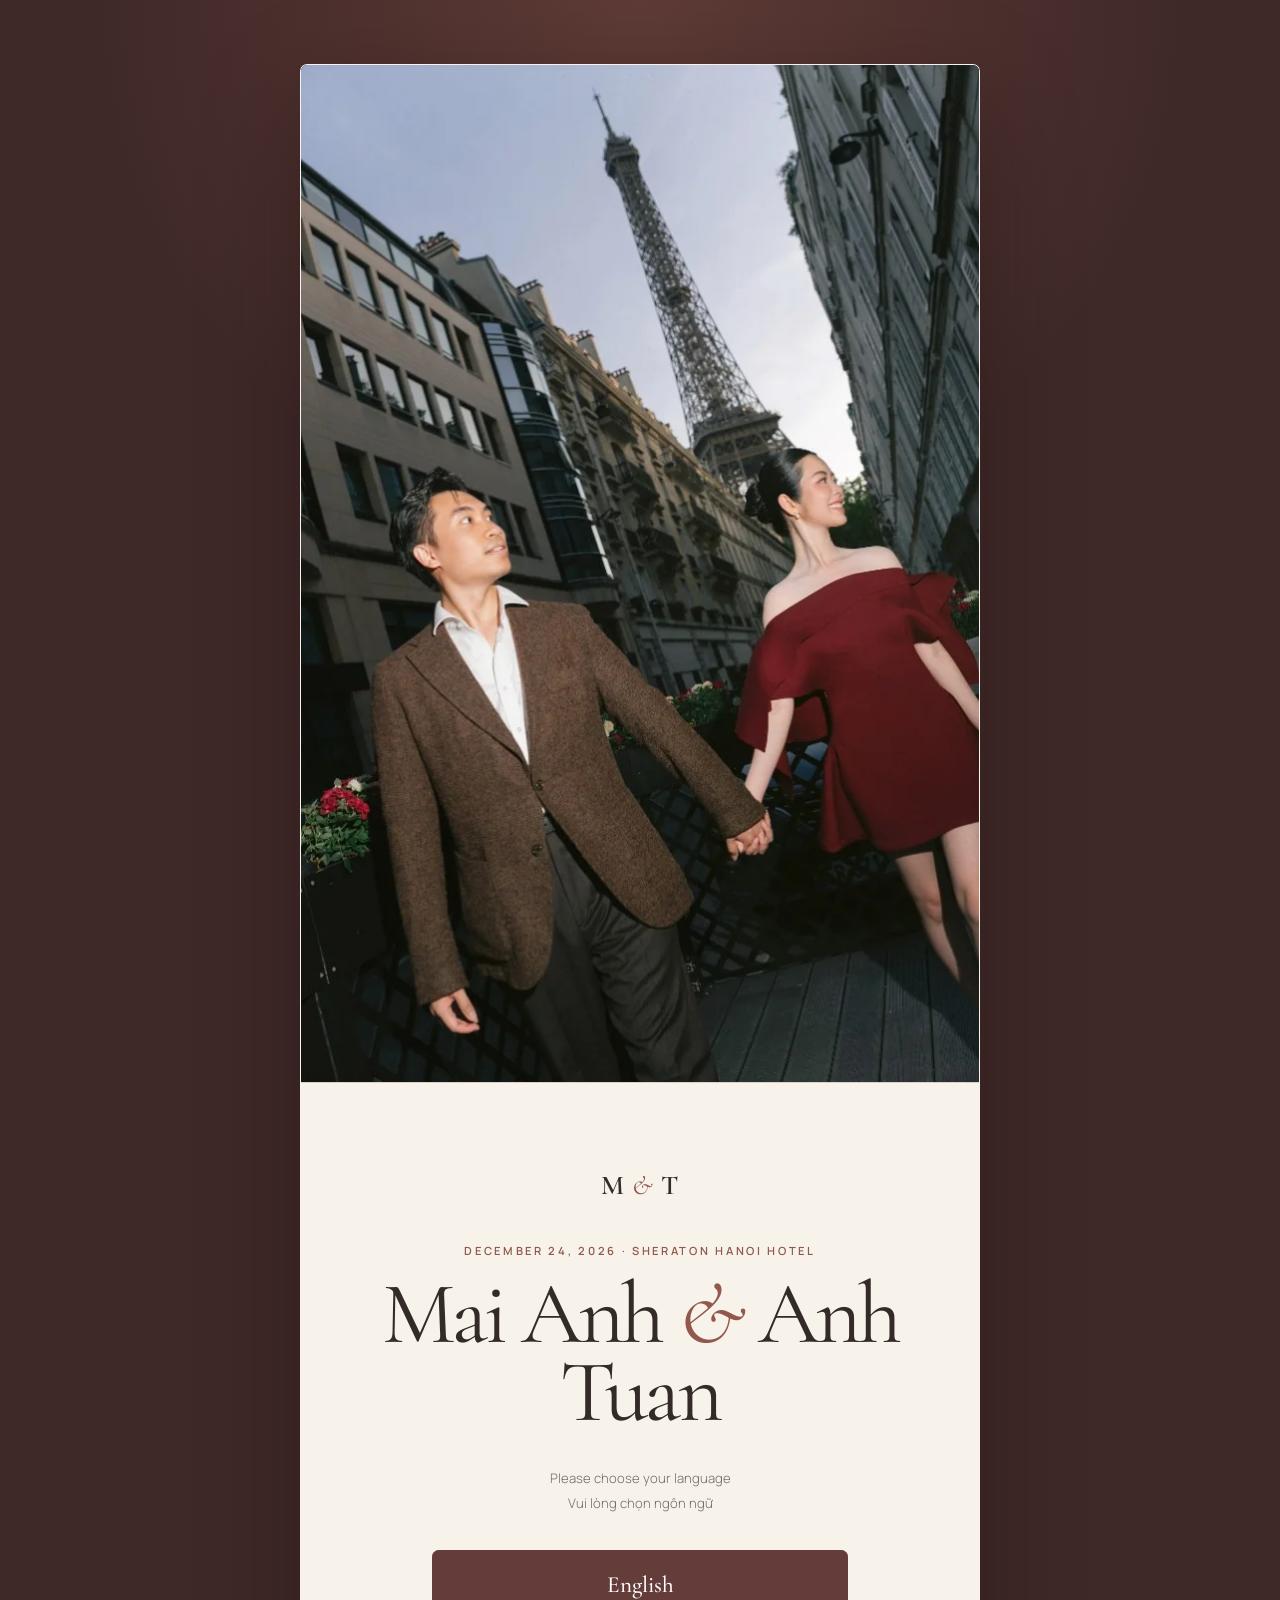
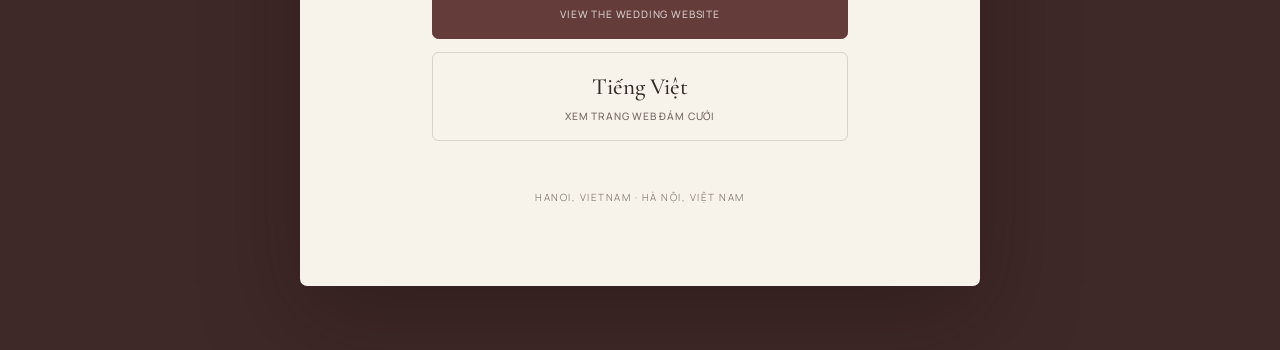
==== commit 66320d15: "Refine landing selector and Vietnamese hero Present the portrait in a natural top-image card flow an" ====
--- a/index.html
+++ b/index.html
@@ -32,18 +32,17 @@
         <source
           type="image/webp"
           srcset="/assets/landing/language-selector-480.webp 480w, /assets/landing/language-selector-680.webp 680w"
-          sizes="(max-width: 700px) 100vw, 50vw">
+          sizes="(max-width: 700px) 100vw, 680px">
         <img
           src="/assets/landing/language-selector-680.jpg"
           srcset="/assets/landing/language-selector-480.jpg 480w, /assets/landing/language-selector-680.jpg 680w"
-          sizes="(max-width: 700px) 100vw, 50vw"
+          sizes="(max-width: 700px) 100vw, 680px"
           width="680"
           height="1020"
           alt="Mai Anh &amp; Anh Tuan · Paris · Eiffel Tower"
           fetchpriority="high"
           decoding="async">
       </picture>
-      <div class="language-landing-shade" aria-hidden="true"></div>
     </div>
     <section class="language-landing-panel" aria-labelledby="landing-title">
       <p class="language-landing-mark" aria-hidden="true">M <i>&amp;</i> T</p>
--- a/styles.css
+++ b/styles.css
@@ -31,7 +31,10 @@
 
 .language-landing {
   min-height: 100svh;
-  background: var(--wine-dark);
+  padding: clamp(1.25rem, 5vw, 4.5rem) 1rem;
+  background:
+    radial-gradient(circle at 50% 0%, rgba(146, 88, 76, 0.38), transparent 34rem),
+    var(--wine-dark);
 }
 
 .language-landing::before {
@@ -39,38 +42,33 @@
 }
 
 .language-landing-main {
-  display: grid;
-  min-height: 100svh;
-  grid-template-columns: minmax(20rem, 0.84fr) minmax(30rem, 1.16fr);
+  width: min(100%, 42.5rem);
+  margin: 0 auto;
+  overflow: hidden;
+  border: 1px solid rgba(255, 255, 255, 0.12);
+  border-radius: 0.45rem;
   background: var(--paper);
+  box-shadow: 0 2rem 6rem rgba(24, 12, 12, 0.34);
 }
 
 .language-landing-visual {
   position: relative;
-  min-height: 100svh;
+  width: 100%;
   overflow: hidden;
+  aspect-ratio: 2 / 3;
   background: #251817;
 }
 
 .language-landing-visual picture,
-.language-landing-visual img,
-.language-landing-shade {
-  position: absolute;
-  inset: 0;
+.language-landing-visual img {
+  display: block;
   width: 100%;
-  height: 100%;
 }
 
 .language-landing-visual img {
-  object-fit: cover;
-  object-position: center 12%;
-}
-
-.language-landing-shade {
-  background:
-    linear-gradient(90deg, transparent 58%, rgba(37, 24, 23, 0.22)),
-    linear-gradient(0deg, rgba(37, 24, 23, 0.34), transparent 42%);
-  pointer-events: none;
+  height: auto;
+  aspect-ratio: 2 / 3;
+  object-fit: contain;
 }
 
 .language-landing-panel {
@@ -78,13 +76,13 @@
   min-width: 0;
   align-items: center;
   flex-direction: column;
-  justify-content: center;
-  padding: clamp(3rem, 7vw, 7rem);
+  padding: clamp(3rem, 8vw, 5rem) clamp(1.25rem, 8vw, 5rem);
+  border-top: 1px solid var(--line);
   text-align: center;
 }
 
 .language-landing-mark {
-  margin: 0 0 clamp(2.5rem, 7vh, 5rem);
+  margin: 0 0 2rem;
   color: var(--ink);
   font-family: var(--serif);
   font-size: 1.7rem;
@@ -101,7 +99,7 @@
 .language-landing-panel h1 {
   margin: 0;
   font-family: var(--serif);
-  font-size: clamp(3.5rem, 6.5vw, 6.5rem);
+  font-size: clamp(3.75rem, 9vw, 5.5rem);
   font-weight: 400;
   letter-spacing: -0.045em;
   line-height: 0.88;
@@ -174,7 +172,7 @@
 }
 
 .language-landing-location {
-  margin: clamp(2.5rem, 7vh, 5rem) 0 0;
+  margin: 3rem 0 0;
   color: var(--muted);
   font-size: 0.62rem;
   letter-spacing: 0.15em;
@@ -1081,37 +1079,32 @@
 }
 
 @media (max-width: 700px) {
+  .language-landing {
+    padding: 0;
+    background: var(--paper);
+  }
+
   .language-landing-main {
-    display: block;
+    width: 100%;
+    border: 0;
+    border-radius: 0;
+    box-shadow: none;
   }
 
   .language-landing-visual {
-    width: 100%;
-    min-height: 22rem;
-    height: 58svh;
-  }
-
-  .language-landing-visual img {
-    object-position: center 8%;
-  }
-
-  .language-landing-shade {
-    background:
-      linear-gradient(0deg, rgba(37, 24, 23, 0.46), transparent 48%),
-      linear-gradient(90deg, rgba(37, 24, 23, 0.12), transparent 30%, rgba(37, 24, 23, 0.12));
+    aspect-ratio: 2 / 3;
   }
 
   .language-landing-panel {
-    min-height: 42svh;
-    padding: 2.5rem 1.25rem 3rem;
+    padding: 3rem 1.25rem 3.5rem;
   }
 
   .language-landing-mark {
-    display: none;
+    margin-bottom: 1.75rem;
   }
 
   .language-landing-panel h1 {
-    font-size: clamp(3.35rem, 17vw, 5rem);
+    font-size: clamp(3.35rem, 16vw, 4.75rem);
   }
 
   .language-prompt {
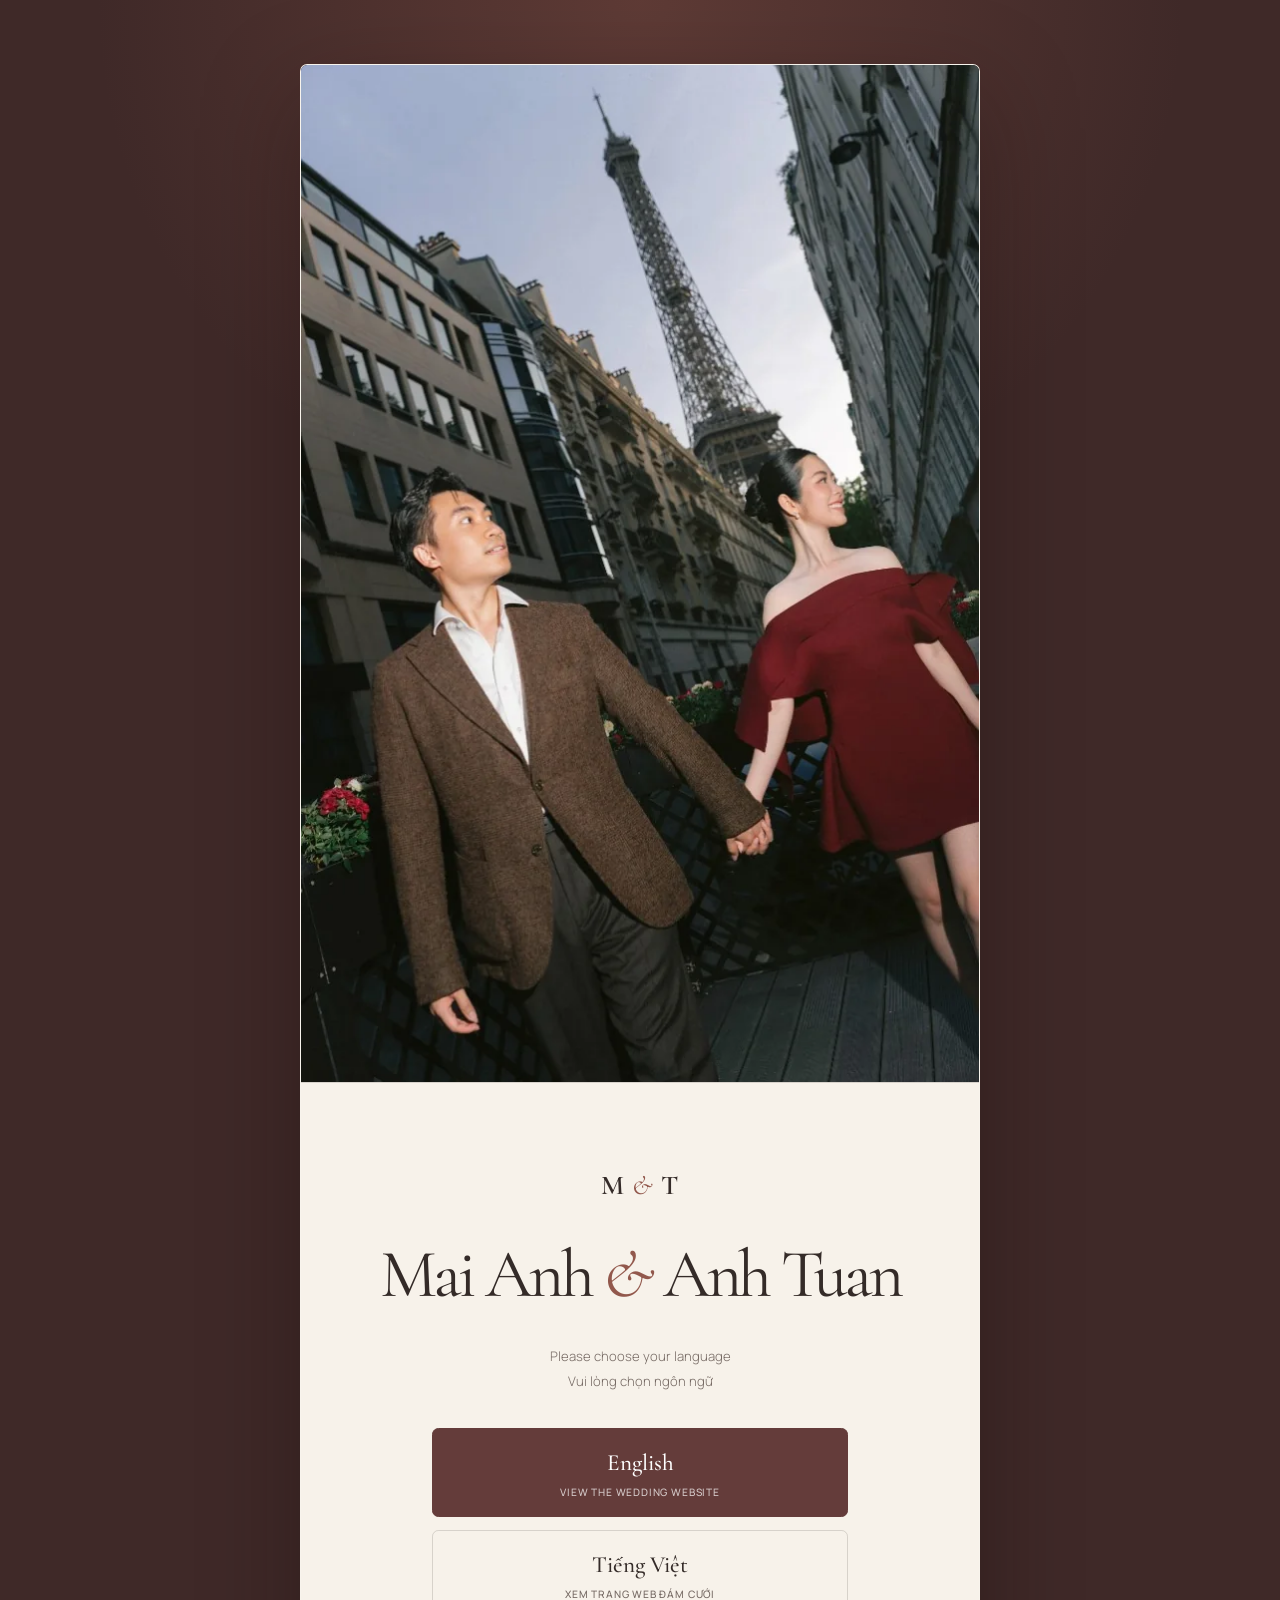
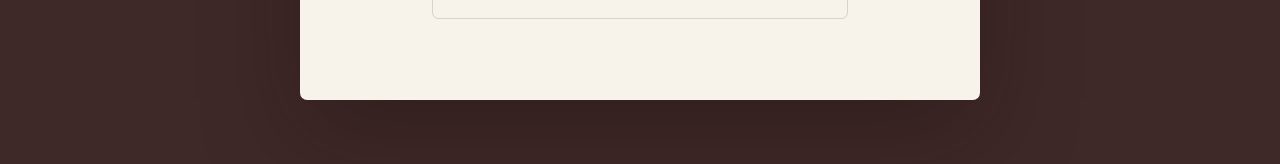
==== commit 10b89871: "Refine selector copy and event rows Simplify the root language card and present both Vietnamese even" ====
--- a/index.html
+++ b/index.html
@@ -46,7 +46,6 @@
     </div>
     <section class="language-landing-panel" aria-labelledby="landing-title">
       <p class="language-landing-mark" aria-hidden="true">M <i>&amp;</i> T</p>
-      <p class="eyebrow">December 24, 2026 · Sheraton Hanoi Hotel</p>
       <h1 id="landing-title">Mai Anh <i>&amp;</i> Anh Tuan</h1>
       <p class="language-prompt">
         <span lang="en">Please choose your language</span>
@@ -62,7 +61,6 @@
           <span>Xem trang web đám cưới</span>
         </a>
       </nav>
-      <p class="language-landing-location">Hanoi, Vietnam · Hà Nội, Việt Nam</p>
     </section>
   </main>
 </body>
--- a/styles.css
+++ b/styles.css
@@ -99,10 +99,11 @@
 .language-landing-panel h1 {
   margin: 0;
   font-family: var(--serif);
-  font-size: clamp(3.75rem, 9vw, 5.5rem);
+  font-size: clamp(2.2rem, 7vw, 4.25rem);
   font-weight: 400;
-  letter-spacing: -0.045em;
-  line-height: 0.88;
+  letter-spacing: -0.055em;
+  line-height: 1;
+  white-space: nowrap;
 }
 
 .language-prompt {
@@ -169,14 +170,6 @@
 .language-option:hover span,
 .language-option:focus-visible span {
   color: rgba(255, 255, 255, 0.72);
-}
-
-.language-landing-location {
-  margin: 3rem 0 0;
-  color: var(--muted);
-  font-size: 0.62rem;
-  letter-spacing: 0.15em;
-  text-transform: uppercase;
 }
 
 body::before {
@@ -425,6 +418,45 @@
   font-family: var(--serif);
   font-size: clamp(1.15rem, 2vw, 1.5rem);
   letter-spacing: 0.18em;
+}
+
+.hero-events {
+  display: grid;
+  width: min(100%, 42rem);
+  margin: 1.8rem auto 0;
+  gap: 0.7rem;
+}
+
+.hero-event {
+  display: grid;
+  min-width: 0;
+  align-items: center;
+  font-size: clamp(0.56rem, 1.2vw, 0.68rem);
+  font-weight: 500;
+  grid-template-columns: minmax(0, 0.72fr) auto minmax(0, 1.15fr);
+  letter-spacing: 0.1em;
+  text-transform: uppercase;
+}
+
+.hero-event + .hero-event {
+  padding-top: 0.7rem;
+  border-top: 1px solid rgba(255, 255, 255, 0.24);
+}
+
+.hero-event p {
+  margin: 0;
+  padding-inline: clamp(0.25rem, 1.5vw, 0.75rem);
+  white-space: nowrap;
+}
+
+.hero-event-date {
+  padding-block: 0.45rem;
+  border-right: 1px solid rgba(255, 255, 255, 0.3);
+  border-left: 1px solid rgba(255, 255, 255, 0.3);
+  font-family: var(--serif);
+  font-size: clamp(0.95rem, 2vw, 1.25rem);
+  letter-spacing: 0.12em;
+  line-height: 1.25;
 }
 
 .countdown {
@@ -1104,16 +1136,13 @@
   }
 
   .language-landing-panel h1 {
-    font-size: clamp(3.35rem, 16vw, 4.75rem);
+    font-size: clamp(2.05rem, 9.5vw, 3.25rem);
   }
 
   .language-prompt {
     margin: 1.5rem 0;
   }
 
-  .language-landing-location {
-    margin-top: 2rem;
-  }
 }
 
 @media (max-width: 800px) {
@@ -1257,6 +1286,28 @@
     border-left: 0;
   }
 
+  .hero-events {
+    width: min(calc(100% + 0.5rem), 22rem);
+    margin-top: 1.25rem;
+    gap: 0.55rem;
+  }
+
+  .hero-event {
+    font-size: clamp(0.54rem, 2.65vw, 0.62rem);
+    grid-template-columns: minmax(0, 0.72fr) auto minmax(0, 1.15fr);
+    letter-spacing: 0.07em;
+  }
+
+  .hero-event + .hero-event {
+    padding-top: 0.55rem;
+  }
+
+  .hero-event-date {
+    padding: 0.35rem clamp(0.3rem, 1.4vw, 0.5rem);
+    font-size: clamp(0.82rem, 4vw, 0.95rem);
+    letter-spacing: 0.08em;
+  }
+
   .countdown strong {
     font-size: 1.65rem;
   }
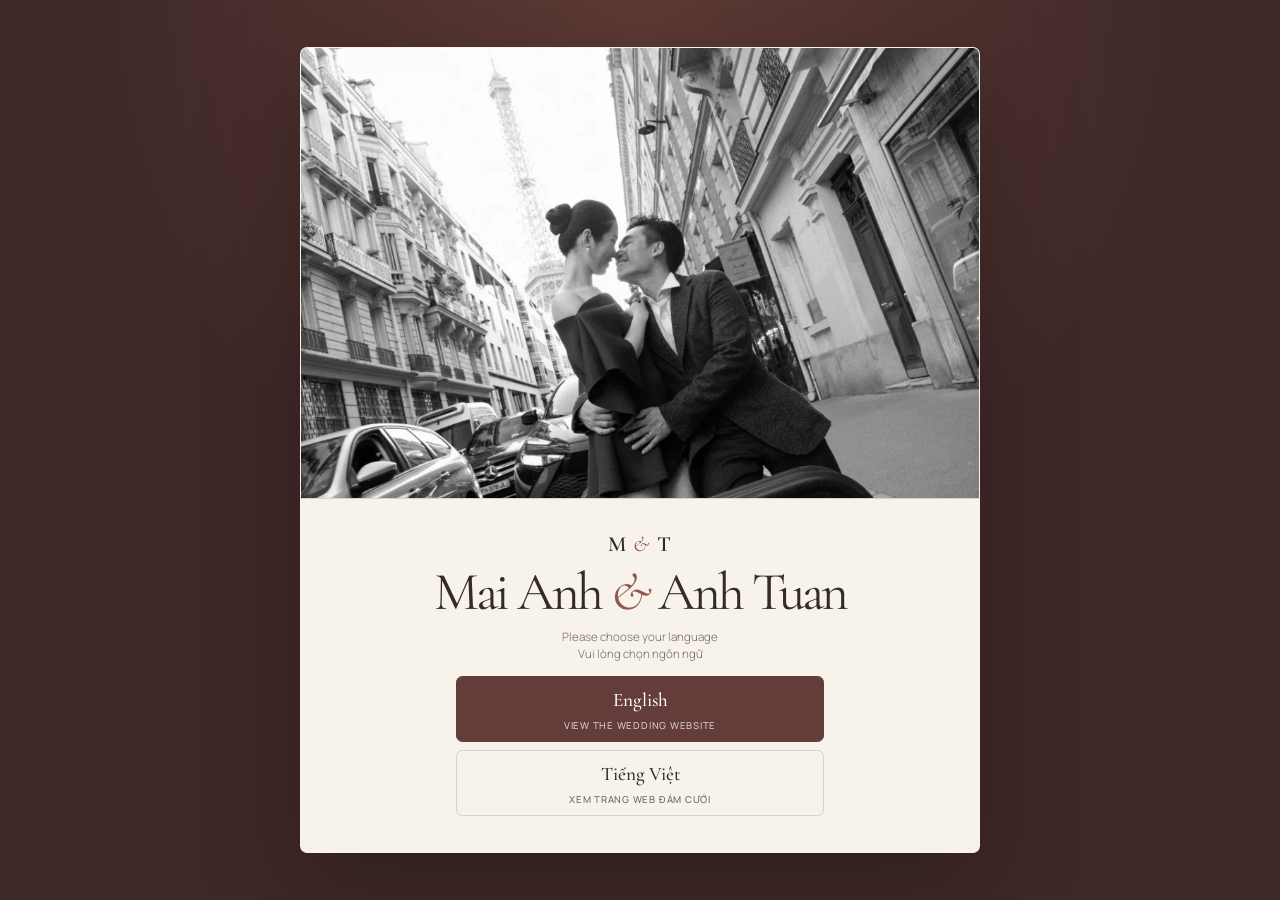
==== commit 1547c0da: "Use landscape photo for language selector" ====
--- a/index.html
+++ b/index.html
@@ -15,11 +15,22 @@
   <meta property="og:title" content="Mai Anh & Anh Tuan">
   <meta property="og:description" content="December 24, 2026 · Sheraton Hanoi Hotel">
   <meta property="og:url" content="https://tuan-and-mai-anh.github.io/">
-  <meta property="og:image" content="https://tuan-and-mai-anh.github.io/assets/landing/language-selector-680.jpg">
-  <meta property="og:image:width" content="680">
-  <meta property="og:image:height" content="1020">
+  <meta property="og:image" content="https://tuan-and-mai-anh.github.io/assets/landing/language-selector-landscape-960.jpg">
+  <meta property="og:image:width" content="960">
+  <meta property="og:image:height" content="640">
+  <meta property="og:image:alt" content="Mai Anh and Anh Tuan together near the Eiffel Tower in Paris">
   <meta property="og:locale" content="en_US">
   <meta property="og:locale:alternate" content="vi_VN">
+  <style>
+    * { box-sizing: border-box; }
+    html { background: #3f2928; }
+    body.language-landing { margin: 0; }
+    .language-landing-main { width: min(100%, 42.5rem); margin: 0 auto; }
+    .language-landing-visual { aspect-ratio: 3 / 2; }
+    .language-landing-visual img { display: block; width: 100%; height: 100%; object-fit: cover; object-position: center; }
+    .language-landing-panel { text-align: center; }
+    .language-landing-panel h1 { font-size: clamp(1.9rem, 8.5vw, 3.35rem); white-space: nowrap; }
+  </style>
   <link rel="preconnect" href="https://fonts.googleapis.com">
   <link rel="preconnect" href="https://fonts.gstatic.com" crossorigin>
   <link href="https://fonts.googleapis.com/css2?family=Cormorant+Garamond:ital,wght@0,400;0,500;0,600;1,400&family=Manrope:wght@300;400;500;600&display=swap" rel="stylesheet">
@@ -31,15 +42,15 @@
       <picture>
         <source
           type="image/webp"
-          srcset="/assets/landing/language-selector-480.webp 480w, /assets/landing/language-selector-680.webp 680w"
+          srcset="/assets/landing/language-selector-landscape-480.webp 480w, /assets/landing/language-selector-landscape-960.webp 960w"
           sizes="(max-width: 700px) 100vw, 680px">
         <img
-          src="/assets/landing/language-selector-680.jpg"
-          srcset="/assets/landing/language-selector-480.jpg 480w, /assets/landing/language-selector-680.jpg 680w"
+          src="/assets/landing/language-selector-landscape-960.jpg"
+          srcset="/assets/landing/language-selector-landscape-480.jpg 480w, /assets/landing/language-selector-landscape-960.jpg 960w"
           sizes="(max-width: 700px) 100vw, 680px"
-          width="680"
-          height="1020"
-          alt="Mai Anh &amp; Anh Tuan · Paris · Eiffel Tower"
+          width="960"
+          height="640"
+          alt="Mai Anh and Anh Tuan together near the Eiffel Tower in Paris"
           fetchpriority="high"
           decoding="async">
       </picture>
--- a/styles.css
+++ b/styles.css
@@ -10,6 +10,7 @@
   --line: rgba(52, 43, 40, 0.16);
   --serif: "Cormorant Garamond", Georgia, serif;
   --sans: "Manrope", system-ui, sans-serif;
+  --vi-display-heading-size: clamp(2rem, 8vw, 4.5rem);
 }
 
 * {
@@ -30,8 +31,14 @@
 }
 
 .language-landing {
+  display: grid;
   min-height: 100svh;
-  padding: clamp(1.25rem, 5vw, 4.5rem) 1rem;
+  align-items: safe center;
+  padding:
+    max(clamp(0.75rem, 2svh, 1.5rem), env(safe-area-inset-top))
+    max(1rem, env(safe-area-inset-right))
+    max(clamp(0.75rem, 2svh, 1.5rem), env(safe-area-inset-bottom))
+    max(1rem, env(safe-area-inset-left));
   background:
     radial-gradient(circle at 50% 0%, rgba(146, 88, 76, 0.38), transparent 34rem),
     var(--wine-dark);
@@ -54,8 +61,9 @@
 .language-landing-visual {
   position: relative;
   width: 100%;
+  max-height: min(50svh, 28.333rem);
   overflow: hidden;
-  aspect-ratio: 2 / 3;
+  aspect-ratio: 3 / 2;
   background: #251817;
 }
 
@@ -63,12 +71,12 @@
 .language-landing-visual img {
   display: block;
   width: 100%;
+  height: 100%;
 }
 
 .language-landing-visual img {
-  height: auto;
-  aspect-ratio: 2 / 3;
-  object-fit: contain;
+  object-fit: cover;
+  object-position: center;
 }
 
 .language-landing-panel {
@@ -76,18 +84,22 @@
   min-width: 0;
   align-items: center;
   flex-direction: column;
-  padding: clamp(3rem, 8vw, 5rem) clamp(1.25rem, 8vw, 5rem);
+  padding:
+    clamp(1.25rem, 2.8vw, 2rem)
+    clamp(1.25rem, 6vw, 3rem)
+    clamp(1.4rem, 3vw, 2.25rem);
   border-top: 1px solid var(--line);
   text-align: center;
 }
 
 .language-landing-mark {
-  margin: 0 0 2rem;
+  margin: 0 0 0.45rem;
   color: var(--ink);
   font-family: var(--serif);
-  font-size: 1.7rem;
+  font-size: 1.35rem;
   font-weight: 600;
   letter-spacing: 0.05em;
+  line-height: 1.25;
 }
 
 .language-landing-mark i,
@@ -99,7 +111,7 @@
 .language-landing-panel h1 {
   margin: 0;
   font-family: var(--serif);
-  font-size: clamp(2.2rem, 7vw, 4.25rem);
+  font-size: clamp(1.9rem, 8.5vw, 3.35rem);
   font-weight: 400;
   letter-spacing: -0.055em;
   line-height: 1;
@@ -108,23 +120,24 @@
 
 .language-prompt {
   display: grid;
-  margin: 2.25rem 0;
+  margin: 0.65rem 0 0.9rem;
   color: var(--muted);
-  font-size: 0.82rem;
-  gap: 0.15rem;
+  font-size: 0.72rem;
+  gap: 0.05rem;
+  line-height: 1.4;
 }
 
 .language-options {
   display: grid;
-  width: min(100%, 26rem);
-  gap: 0.85rem;
+  width: min(100%, 23rem);
+  gap: 0.5rem;
 }
 
 .language-option {
   display: grid;
-  min-height: 4.75rem;
+  min-height: 3.25rem;
   align-content: center;
-  padding: 0.9rem 1.5rem;
+  padding: 0.45rem 1rem;
   border: 1px solid var(--line);
   border-radius: 0.4rem;
   color: var(--ink);
@@ -135,13 +148,13 @@
 
 .language-option strong {
   font-family: var(--serif);
-  font-size: 1.45rem;
+  font-size: 1.2rem;
   font-weight: 500;
 }
 
 .language-option span {
   color: var(--muted);
-  font-size: 0.64rem;
+  font-size: 0.6rem;
   font-weight: 500;
   letter-spacing: 0.08em;
   text-transform: uppercase;
@@ -363,6 +376,12 @@
   color: rgba(255, 255, 255, 0.72);
 }
 
+.hero .hero-invitation-vi {
+  margin-bottom: 1.25rem;
+  font-size: clamp(0.9rem, 1.5vw, 1.1rem);
+  letter-spacing: 0.18em;
+}
+
 .hero h1 {
   display: flex;
   align-items: center;
@@ -422,7 +441,7 @@
 
 .hero-events {
   display: grid;
-  width: min(100%, 42rem);
+  width: min(100%, 48rem);
   margin: 1.8rem auto 0;
   gap: 0.7rem;
 }
@@ -431,7 +450,7 @@
   display: grid;
   min-width: 0;
   align-items: center;
-  font-size: clamp(0.56rem, 1.2vw, 0.68rem);
+  font-size: clamp(0.68rem, 1.35vw, 0.82rem);
   font-weight: 500;
   grid-template-columns: minmax(0, 0.72fr) auto minmax(0, 1.15fr);
   letter-spacing: 0.1em;
@@ -454,7 +473,7 @@
   border-right: 1px solid rgba(255, 255, 255, 0.3);
   border-left: 1px solid rgba(255, 255, 255, 0.3);
   font-family: var(--serif);
-  font-size: clamp(0.95rem, 2vw, 1.25rem);
+  font-size: clamp(1.15rem, 2.2vw, 1.45rem);
   letter-spacing: 0.12em;
   line-height: 1.25;
 }
@@ -527,6 +546,13 @@
   line-height: 0.95;
 }
 
+.gallery-heading-single h2,
+.film-heading-single h2,
+.schedule-heading-single h2,
+.song-heading-single h2 {
+  margin-bottom: 0;
+}
+
 .section-heading > p:last-child {
   margin-right: auto;
   margin-left: auto;
@@ -590,6 +616,46 @@
 .timeline {
   width: min(100%, 62rem);
   margin: 0 auto;
+}
+
+.schedule-event-groups {
+  display: grid;
+  width: min(100%, 68rem);
+  margin: 0 auto;
+  gap: clamp(5rem, 10vw, 8rem);
+}
+
+.schedule-event-group {
+  min-width: 0;
+}
+
+.schedule-event-group + .schedule-event-group {
+  padding-top: clamp(4rem, 8vw, 6rem);
+  border-top: 1px solid rgba(255, 255, 255, 0.22);
+}
+
+.schedule-event-heading {
+  width: min(100%, 42rem);
+  margin: 0 auto clamp(2.5rem, 6vw, 4rem);
+  text-align: center;
+}
+
+.schedule-event-heading h3 {
+  margin: 0 0 0.75rem;
+  font-family: var(--serif);
+  font-size: clamp(2.75rem, 6vw, 4.75rem);
+  font-weight: 400;
+  line-height: 0.95;
+}
+
+.schedule-event-heading > p:last-child {
+  margin: 0;
+  color: rgba(255, 255, 255, 0.68);
+}
+
+.schedule-event-heading strong {
+  color: #fff;
+  font-weight: 500;
 }
 
 .timeline-item {
@@ -651,11 +717,16 @@
   text-transform: uppercase;
 }
 
-.timeline-item h3 {
+.timeline-item h3,
+.timeline-item h4 {
   margin: 0 0 0.5rem;
   font-family: var(--serif);
   font-size: 2rem;
   font-weight: 400;
+}
+
+.timeline-single .timeline-item {
+  min-height: 6rem;
 }
 
 .timeline-item div:last-child > p:last-child {
@@ -738,6 +809,31 @@
   color: var(--muted);
 }
 
+.section-heading h2.vi-display-heading {
+  font-size: var(--vi-display-heading-size);
+}
+
+.rsvp-card-vi {
+  padding-inline: clamp(1.25rem, 6vw, 3rem);
+}
+
+.rsvp-card-vi .rsvp-copy-display {
+  max-width: 48rem;
+  font-family: var(--serif);
+  font-size: clamp(1.05rem, 2.5vw, 1.25rem);
+  font-weight: 400;
+  letter-spacing: -0.025em;
+  line-height: 1.02;
+}
+
+.rsvp-card-vi .rsvp-deadline-vi {
+  margin-bottom: 1.75rem;
+  color: var(--rose);
+  font-size: 0.7rem;
+  font-weight: 500;
+  letter-spacing: 0.035em;
+}
+
 .travel-grid {
   display: grid;
   width: min(100%, 72rem);
@@ -791,6 +887,12 @@
 .gallery {
   overflow: hidden;
   background: var(--paper-deep);
+}
+
+.gallery-heading-single h2.vi-display-heading {
+  font-size: clamp(1.2rem, 5vw, 3rem);
+  letter-spacing: -0.045em;
+  white-space: nowrap;
 }
 
 .gallery-grid {
@@ -1011,6 +1113,15 @@
     var(--wine-dark);
 }
 
+.gallery.gallery-vn-blended {
+  padding-bottom: clamp(2.5rem, 5vw, 4rem);
+}
+
+.film.film-vn-blended {
+  padding-top: 0;
+  background: var(--paper-deep);
+}
+
 .film-frame {
   width: min(100%, 72rem);
   margin: 0 auto;
@@ -1123,24 +1234,24 @@
     box-shadow: none;
   }
 
-  .language-landing-visual {
-    aspect-ratio: 2 / 3;
-  }
-
   .language-landing-panel {
-    padding: 3rem 1.25rem 3.5rem;
+    padding:
+      clamp(1.1rem, 4vw, 1.5rem)
+      max(1.25rem, env(safe-area-inset-right))
+      max(clamp(1.35rem, 4.5vw, 1.75rem), env(safe-area-inset-bottom))
+      max(1.25rem, env(safe-area-inset-left));
   }
 
   .language-landing-mark {
-    margin-bottom: 1.75rem;
+    margin-bottom: 0.4rem;
   }
 
   .language-landing-panel h1 {
-    font-size: clamp(2.05rem, 9.5vw, 3.25rem);
+    font-size: clamp(1.9rem, 8.5vw, 3.25rem);
   }
 
   .language-prompt {
-    margin: 1.5rem 0;
+    margin: 0.6rem 0 0.8rem;
   }
 
 }
@@ -1287,13 +1398,14 @@
   }
 
   .hero-events {
-    width: min(calc(100% + 0.5rem), 22rem);
-    margin-top: 1.25rem;
+    width: min(calc(100% + 1rem), 23rem);
+    margin: 1.25rem 0 0 50%;
     gap: 0.55rem;
+    transform: translateX(-50%);
   }
 
   .hero-event {
-    font-size: clamp(0.54rem, 2.65vw, 0.62rem);
+    font-size: clamp(0.6rem, 2.7vw, 0.7rem);
     grid-template-columns: minmax(0, 0.72fr) auto minmax(0, 1.15fr);
     letter-spacing: 0.07em;
   }
@@ -1304,7 +1416,7 @@
 
   .hero-event-date {
     padding: 0.35rem clamp(0.3rem, 1.4vw, 0.5rem);
-    font-size: clamp(0.82rem, 4vw, 0.95rem);
+    font-size: clamp(0.9rem, 4.1vw, 1.05rem);
     letter-spacing: 0.08em;
   }
 
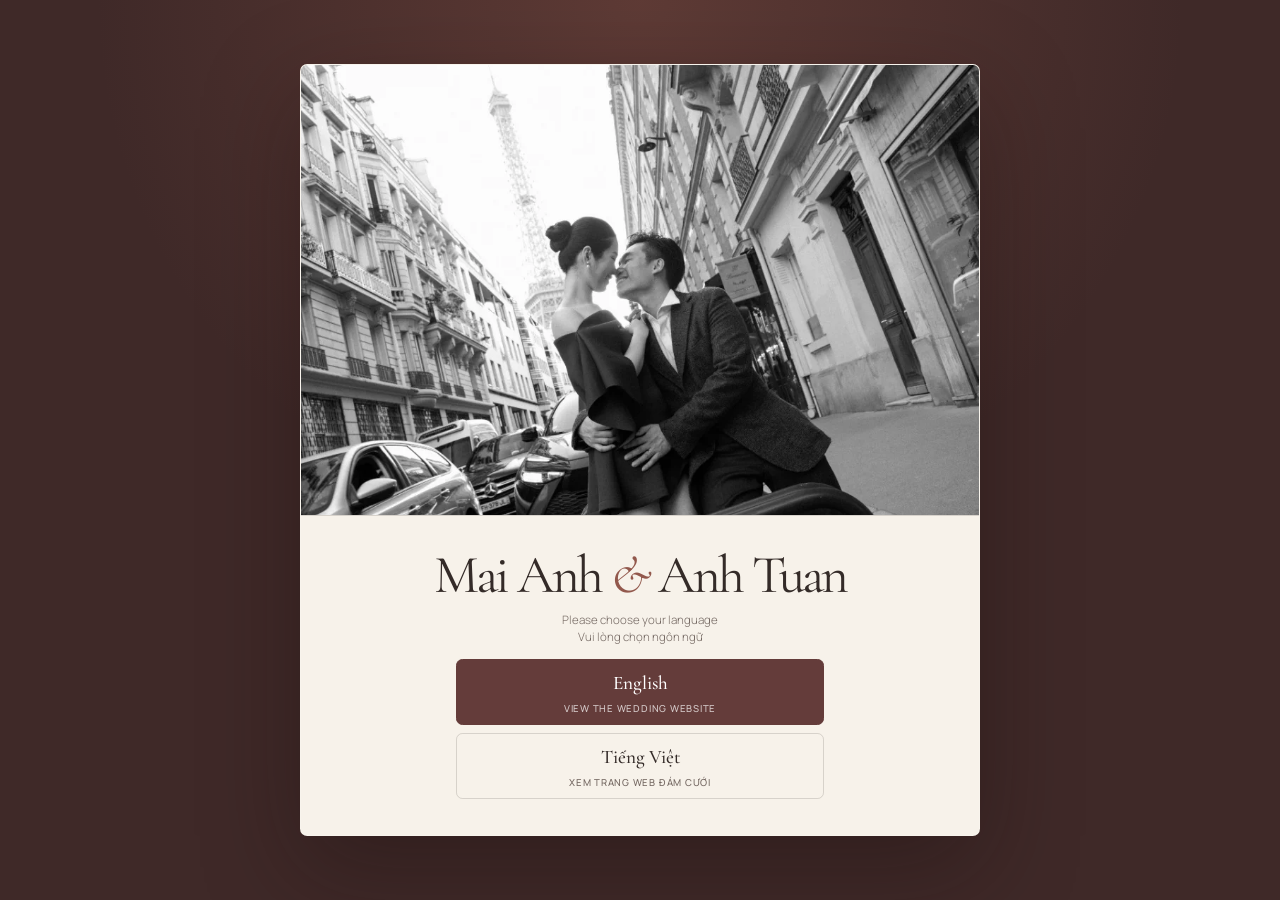
==== commit 0e77d763: "Refine guest entry and Vietnamese RSVP Apply the approved RSVP copy, update the Vietnamese song, sim" ====
--- a/index.html
+++ b/index.html
@@ -56,7 +56,6 @@
       </picture>
     </div>
     <section class="language-landing-panel" aria-labelledby="landing-title">
-      <p class="language-landing-mark" aria-hidden="true">M <i>&amp;</i> T</p>
       <h1 id="landing-title">Mai Anh <i>&amp;</i> Anh Tuan</h1>
       <p class="language-prompt">
         <span lang="en">Please choose your language</span>
--- a/styles.css
+++ b/styles.css
@@ -92,17 +92,6 @@
   text-align: center;
 }
 
-.language-landing-mark {
-  margin: 0 0 0.45rem;
-  color: var(--ink);
-  font-family: var(--serif);
-  font-size: 1.35rem;
-  font-weight: 600;
-  letter-spacing: 0.05em;
-  line-height: 1.25;
-}
-
-.language-landing-mark i,
 .language-landing-panel h1 i {
   color: var(--rose);
   font-weight: 400;
@@ -658,6 +647,59 @@
   font-weight: 500;
 }
 
+@media (min-width: 880px) {
+  .schedule-event-groups {
+    grid-template-columns: repeat(2, minmax(0, 1fr));
+    grid-template-rows: auto minmax(0, 1fr) auto;
+    column-gap: clamp(2.5rem, 5vw, 5rem);
+    row-gap: 0;
+  }
+
+  .schedule-event-group {
+    display: grid;
+    grid-row: 1 / span 3;
+    grid-template-rows: auto 1fr auto;
+    grid-template-rows: subgrid;
+  }
+
+  .schedule-event-group:first-child {
+    grid-column: 1;
+  }
+
+  .schedule-event-group:last-child {
+    grid-column: 2;
+  }
+
+  .schedule-event-group + .schedule-event-group {
+    padding-top: 0;
+    border-top: 0;
+  }
+
+  .schedule-event-heading {
+    margin-bottom: clamp(2.25rem, 4vw, 3rem);
+  }
+
+  .schedule-event-group .timeline {
+    display: grid;
+    grid-auto-rows: 1fr;
+  }
+
+  .schedule-event-group .timeline-item {
+    grid-template-columns: 5.25rem 1rem minmax(0, 1fr);
+    gap: 1rem;
+  }
+
+  .schedule-event-group .timeline-time,
+  .schedule-rsvp-vi .rsvp-deadline-vi {
+    font-size: clamp(1.4rem, 2.5vw, 1.75rem);
+  }
+
+  .schedule-event-group .timeline-title,
+  .schedule-rsvp-vi .timeline-title {
+    font-size: clamp(1.55rem, 2.5vw, 2rem);
+  }
+}
+
 .timeline-item {
   display: grid;
   min-height: 10rem;
@@ -667,9 +709,13 @@
 
 .timeline-time {
   padding-top: 0.15rem;
+  text-align: right;
+}
+
+.timeline-time,
+.rsvp-deadline-vi {
   font-family: var(--serif);
   font-size: 2rem;
-  text-align: right;
 }
 
 .timeline-time small {
@@ -718,15 +764,12 @@
 }
 
 .timeline-item h3,
-.timeline-item h4 {
+.timeline-item h4,
+.timeline-title {
   margin: 0 0 0.5rem;
   font-family: var(--serif);
   font-size: 2rem;
   font-weight: 400;
-}
-
-.timeline-single .timeline-item {
-  min-height: 6rem;
 }
 
 .timeline-item div:last-child > p:last-child {
@@ -741,6 +784,18 @@
   justify-content: center;
   gap: 1rem;
   margin-top: 2rem;
+}
+
+.schedule-event-group .schedule-actions {
+  width: 100%;
+}
+
+.schedule-event-group .schedule-actions .button {
+  min-width: 0;
+  flex: 1 1 0;
+  padding-right: clamp(0.65rem, 2vw, 1.25rem);
+  padding-left: clamp(0.65rem, 2vw, 1.25rem);
+  white-space: nowrap;
 }
 
 .button {
@@ -813,25 +868,63 @@
   font-size: var(--vi-display-heading-size);
 }
 
-.rsvp-card-vi {
-  padding-inline: clamp(1.25rem, 6vw, 3rem);
-}
-
-.rsvp-card-vi .rsvp-copy-display {
-  max-width: 48rem;
-  font-family: var(--serif);
-  font-size: clamp(1.05rem, 2.5vw, 1.25rem);
+.schedule-rsvp-vi {
+  display: flex;
+  width: min(100%, 68rem);
+  align-items: center;
+  flex-direction: column;
+  margin: clamp(3rem, 5vw, 4rem) auto 0;
+  padding-top: clamp(2rem, 4vw, 3rem);
+  border-top: 1px solid rgba(255, 255, 255, 0.24);
+  text-align: center;
+}
+
+.schedule-rsvp-vi .rsvp-copy-display {
+  width: 100%;
+  max-width: 56rem;
+  margin-right: auto;
+  margin-left: auto;
+  font-family: var(--serif);
   font-weight: 400;
   letter-spacing: -0.025em;
-  line-height: 1.02;
-}
-
-.rsvp-card-vi .rsvp-deadline-vi {
+  text-align: center;
+  text-wrap: balance;
+}
+
+.schedule-rsvp-vi .rsvp-deadline-vi {
+  padding-top: 0;
   margin-bottom: 1.75rem;
-  color: var(--rose);
-  font-size: 0.7rem;
+  color: #d5a99b;
+  font-feature-settings: "lnum" 1, "onum" 0;
   font-weight: 500;
+  font-variant-numeric: lining-nums;
+  line-height: 1.2;
   letter-spacing: 0.035em;
+  text-align: center;
+  text-wrap: nowrap;
+  text-transform: none;
+  white-space: nowrap;
+}
+
+.schedule-rsvp-vi .rsvp-message-vi {
+  font-size: clamp(1.075rem, 2.5vw, 2rem);
+  line-height: 1.15;
+  text-wrap: nowrap;
+  white-space: nowrap;
+}
+
+.schedule-rsvp-vi p:not(.eyebrow) {
+  margin-top: 0;
+  margin-bottom: 2rem;
+  color: rgba(255, 255, 255, 0.76);
+}
+
+.schedule-rsvp-vi .button:disabled {
+  border-color: rgba(255, 255, 255, 0.34);
+  color: rgba(255, 255, 255, 0.76);
+  cursor: not-allowed;
+  opacity: 1;
+  background: rgba(255, 255, 255, 0.08);
 }
 
 .travel-grid {
@@ -1215,6 +1308,18 @@
   text-transform: uppercase;
 }
 
+.footer-events-vi {
+  display: grid;
+  margin-top: 0.75rem;
+  gap: 0.35rem;
+}
+
+.footer-events-vi p {
+  margin: 0;
+  line-height: 1.55;
+  text-wrap: balance;
+}
+
 footer a {
   display: inline-block;
   margin-top: 1.5rem;
@@ -1240,10 +1345,6 @@
       max(1.25rem, env(safe-area-inset-right))
       max(clamp(1.35rem, 4.5vw, 1.75rem), env(safe-area-inset-bottom))
       max(1.25rem, env(safe-area-inset-left));
-  }
-
-  .language-landing-mark {
-    margin-bottom: 0.4rem;
   }
 
   .language-landing-panel h1 {
@@ -1364,7 +1465,8 @@
     gap: 1rem;
   }
 
-  .timeline-time {
+  .timeline-time,
+  .schedule-rsvp-vi .rsvp-deadline-vi {
     font-size: 1.5rem;
   }
 
@@ -1432,6 +1534,11 @@
     flex-direction: column;
   }
 
+  .schedule-event-group .schedule-actions {
+    flex-direction: row;
+    gap: 0.75rem;
+  }
+
   .song-controls {
     align-items: stretch;
     flex-direction: column;
@@ -1467,8 +1574,13 @@
     gap: 0.8rem;
   }
 
-  .timeline-time {
+  .timeline-time,
+  .schedule-rsvp-vi .rsvp-deadline-vi {
     font-size: 1.2rem;
+  }
+
+  .schedule-rsvp-vi .rsvp-deadline-vi {
+    font-size: 1.19375rem;
   }
 
   .timeline-item h3 {
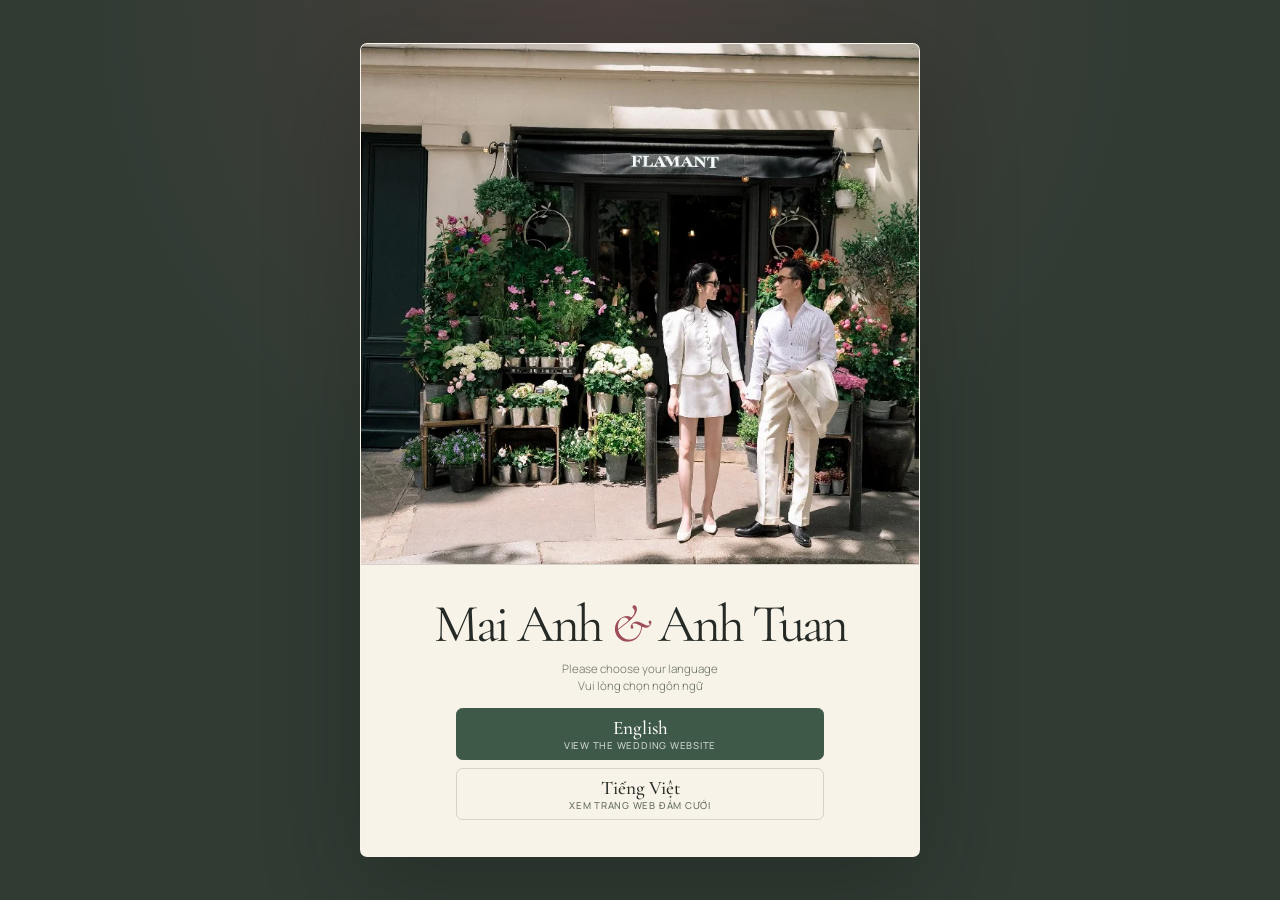
==== commit daba8873: "Adopt flower-shop portrait for language selector Refresh the root landing experience with the select" ====
--- a/index.html
+++ b/index.html
@@ -3,7 +3,7 @@
 <head>
   <meta charset="utf-8">
   <meta name="viewport" content="width=device-width, initial-scale=1">
-  <meta name="theme-color" content="#3f2928">
+  <meta name="theme-color" content="#303b34">
   <link rel="icon" href="/assets/favicon.svg" type="image/svg+xml">
   <title>Mai Anh &amp; Anh Tuan - Choose your language</title>
   <meta name="description" content="Mai Anh and Anh Tuan's wedding in Hanoi on December 24, 2026. Choose English or Tiếng Việt.">
@@ -15,21 +15,24 @@
   <meta property="og:title" content="Mai Anh & Anh Tuan">
   <meta property="og:description" content="December 24, 2026 · Sheraton Hanoi Hotel">
   <meta property="og:url" content="https://tuan-and-mai-anh.github.io/">
-  <meta property="og:image" content="https://tuan-and-mai-anh.github.io/assets/landing/language-selector-landscape-960.jpg">
-  <meta property="og:image:width" content="960">
-  <meta property="og:image:height" content="640">
-  <meta property="og:image:alt" content="Mai Anh and Anh Tuan together near the Eiffel Tower in Paris">
+  <meta property="og:image" content="https://tuan-and-mai-anh.github.io/assets/landing/language-selector-photo67-768.jpg">
+  <meta property="og:image:width" content="768">
+  <meta property="og:image:height" content="1024">
+  <meta property="og:image:alt" content="Mai Anh and Anh Tuan together outside a Paris flower shop">
   <meta property="og:locale" content="en_US">
   <meta property="og:locale:alternate" content="vi_VN">
   <style>
     * { box-sizing: border-box; }
-    html { background: #3f2928; }
+    html { background: #303b34; }
     body.language-landing { margin: 0; }
-    .language-landing-main { width: min(100%, 42.5rem); margin: 0 auto; }
-    .language-landing-visual { aspect-ratio: 3 / 2; }
-    .language-landing-visual img { display: block; width: 100%; height: 100%; object-fit: cover; object-position: center; }
+    .language-landing-main { width: min(100%, 35rem); margin: 0 auto; }
+    .language-landing-visual { height: min(57.8svh, 32.5rem); }
+    .language-landing-visual img { display: block; width: 100%; height: 100%; object-fit: cover; object-position: center 66%; }
     .language-landing-panel { text-align: center; }
     .language-landing-panel h1 { font-size: clamp(1.9rem, 8.5vw, 3.35rem); white-space: nowrap; }
+    @media (max-width: 700px) {
+      .language-landing-visual { height: min(51svh, 26.875rem); }
+    }
   </style>
   <link rel="preconnect" href="https://fonts.googleapis.com">
   <link rel="preconnect" href="https://fonts.gstatic.com" crossorigin>
@@ -42,15 +45,15 @@
       <picture>
         <source
           type="image/webp"
-          srcset="/assets/landing/language-selector-landscape-480.webp 480w, /assets/landing/language-selector-landscape-960.webp 960w"
-          sizes="(max-width: 700px) 100vw, 680px">
+          srcset="/assets/landing/language-selector-photo67-480.webp 480w, /assets/landing/language-selector-photo67-768.webp 768w"
+          sizes="(max-width: 700px) 100vw, 560px">
         <img
-          src="/assets/landing/language-selector-landscape-960.jpg"
-          srcset="/assets/landing/language-selector-landscape-480.jpg 480w, /assets/landing/language-selector-landscape-960.jpg 960w"
-          sizes="(max-width: 700px) 100vw, 680px"
-          width="960"
-          height="640"
-          alt="Mai Anh and Anh Tuan together near the Eiffel Tower in Paris"
+          src="/assets/landing/language-selector-photo67-768.jpg"
+          srcset="/assets/landing/language-selector-photo67-480.jpg 480w, /assets/landing/language-selector-photo67-768.jpg 768w"
+          sizes="(max-width: 700px) 100vw, 560px"
+          width="768"
+          height="1024"
+          alt="Mai Anh and Anh Tuan together outside a Paris flower shop"
           fetchpriority="high"
           decoding="async">
       </picture>
--- a/styles.css
+++ b/styles.css
@@ -31,6 +31,13 @@
 }
 
 .language-landing {
+  --paper: #f8f3e8;
+  --ink: #252a26;
+  --muted: #687068;
+  --wine: #3f5949;
+  --wine-dark: #303b34;
+  --rose: #9e4e58;
+  --line: rgba(37, 42, 38, 0.16);
   display: grid;
   min-height: 100svh;
   align-items: safe center;
@@ -40,7 +47,7 @@
     max(clamp(0.75rem, 2svh, 1.5rem), env(safe-area-inset-bottom))
     max(1rem, env(safe-area-inset-left));
   background:
-    radial-gradient(circle at 50% 0%, rgba(146, 88, 76, 0.38), transparent 34rem),
+    radial-gradient(circle at 48% 0%, rgba(158, 78, 88, 0.24), transparent 34rem),
     var(--wine-dark);
 }
 
@@ -49,22 +56,21 @@
 }
 
 .language-landing-main {
-  width: min(100%, 42.5rem);
+  width: min(100%, 35rem);
   margin: 0 auto;
   overflow: hidden;
-  border: 1px solid rgba(255, 255, 255, 0.12);
+  border: 1px solid rgba(255, 255, 255, 0.15);
   border-radius: 0.45rem;
   background: var(--paper);
-  box-shadow: 0 2rem 6rem rgba(24, 12, 12, 0.34);
+  box-shadow: 0 2rem 6rem rgba(15, 22, 17, 0.3);
 }
 
 .language-landing-visual {
   position: relative;
   width: 100%;
-  max-height: min(50svh, 28.333rem);
+  height: min(57.8svh, 32.5rem);
   overflow: hidden;
-  aspect-ratio: 3 / 2;
-  background: #251817;
+  background: #cfd4c8;
 }
 
 .language-landing-visual picture,
@@ -76,7 +82,7 @@
 
 .language-landing-visual img {
   object-fit: cover;
-  object-position: center;
+  object-position: center 66%;
 }
 
 .language-landing-panel {
@@ -139,6 +145,7 @@
   font-family: var(--serif);
   font-size: 1.2rem;
   font-weight: 500;
+  line-height: 1.2;
 }
 
 .language-option span {
@@ -146,6 +153,7 @@
   font-size: 0.6rem;
   font-weight: 500;
   letter-spacing: 0.08em;
+  line-height: 1.2;
   text-transform: uppercase;
 }
 
@@ -163,7 +171,7 @@
 .language-option:focus-visible {
   border-color: var(--wine);
   color: #fff;
-  outline: 3px solid rgba(146, 88, 76, 0.28);
+  outline: 3px solid rgba(158, 78, 88, 0.32);
   outline-offset: 3px;
   background: var(--wine);
   transform: translateY(-2px);
@@ -645,6 +653,13 @@
 .schedule-event-heading strong {
   color: #fff;
   font-weight: 500;
+}
+
+.schedule-event-heading .schedule-event-date-vi {
+  color: #d5a99b;
+  font-size: 1rem;
+  letter-spacing: 0.12em;
+  white-space: nowrap;
 }
 
 @media (min-width: 880px) {
@@ -919,12 +934,27 @@
   color: rgba(255, 255, 255, 0.76);
 }
 
-.schedule-rsvp-vi .button:disabled {
+.schedule-rsvp-vi .button {
   border-color: rgba(255, 255, 255, 0.34);
-  color: rgba(255, 255, 255, 0.76);
-  cursor: not-allowed;
-  opacity: 1;
-  background: rgba(255, 255, 255, 0.08);
+  color: #fff;
+  background: rgba(255, 255, 255, 0.14);
+}
+
+.schedule-rsvp-vi .button:hover,
+.schedule-rsvp-vi .button:focus-visible {
+  border-color: rgba(255, 255, 255, 0.58);
+  background: rgba(255, 255, 255, 0.22);
+}
+
+.rsvp-card .button:focus-visible,
+.schedule-rsvp-vi .button:focus-visible {
+  outline: 2px solid currentColor;
+  outline-offset: 3px;
+}
+
+.rsvp-card .button:active,
+.schedule-rsvp-vi .button:active {
+  transform: translateY(0) scale(0.98);
 }
 
 .travel-grid {
@@ -1328,6 +1358,7 @@
 
 @media (max-width: 700px) {
   .language-landing {
+    align-items: start;
     padding: 0;
     background: var(--paper);
   }
@@ -1337,6 +1368,10 @@
     border: 0;
     border-radius: 0;
     box-shadow: none;
+  }
+
+  .language-landing-visual {
+    height: min(51svh, 26.875rem);
   }
 
   .language-landing-panel {
@@ -1589,6 +1624,10 @@
 }
 
 @media (max-width: 379px) {
+  .schedule-rsvp-vi .rsvp-message-vi {
+    font-size: 0.95rem;
+  }
+
   .song-frame {
     aspect-ratio: auto;
   }
